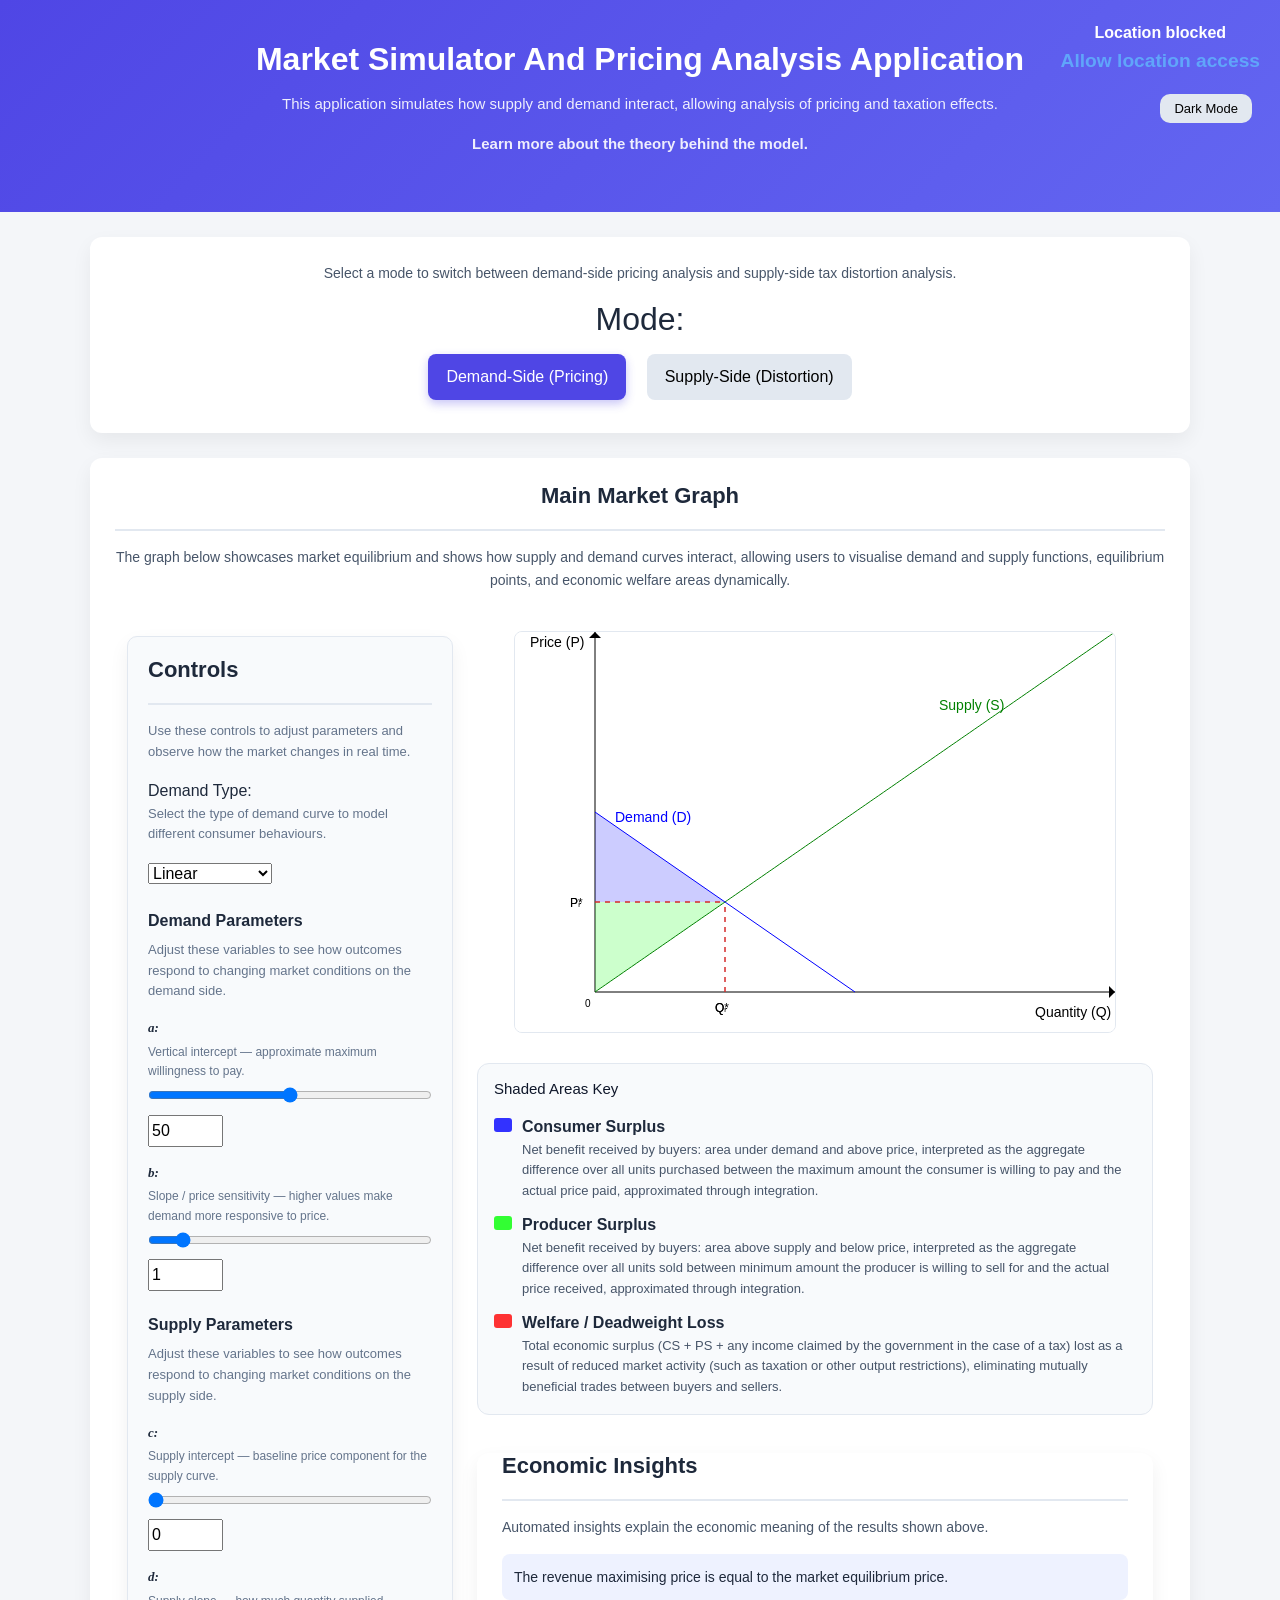
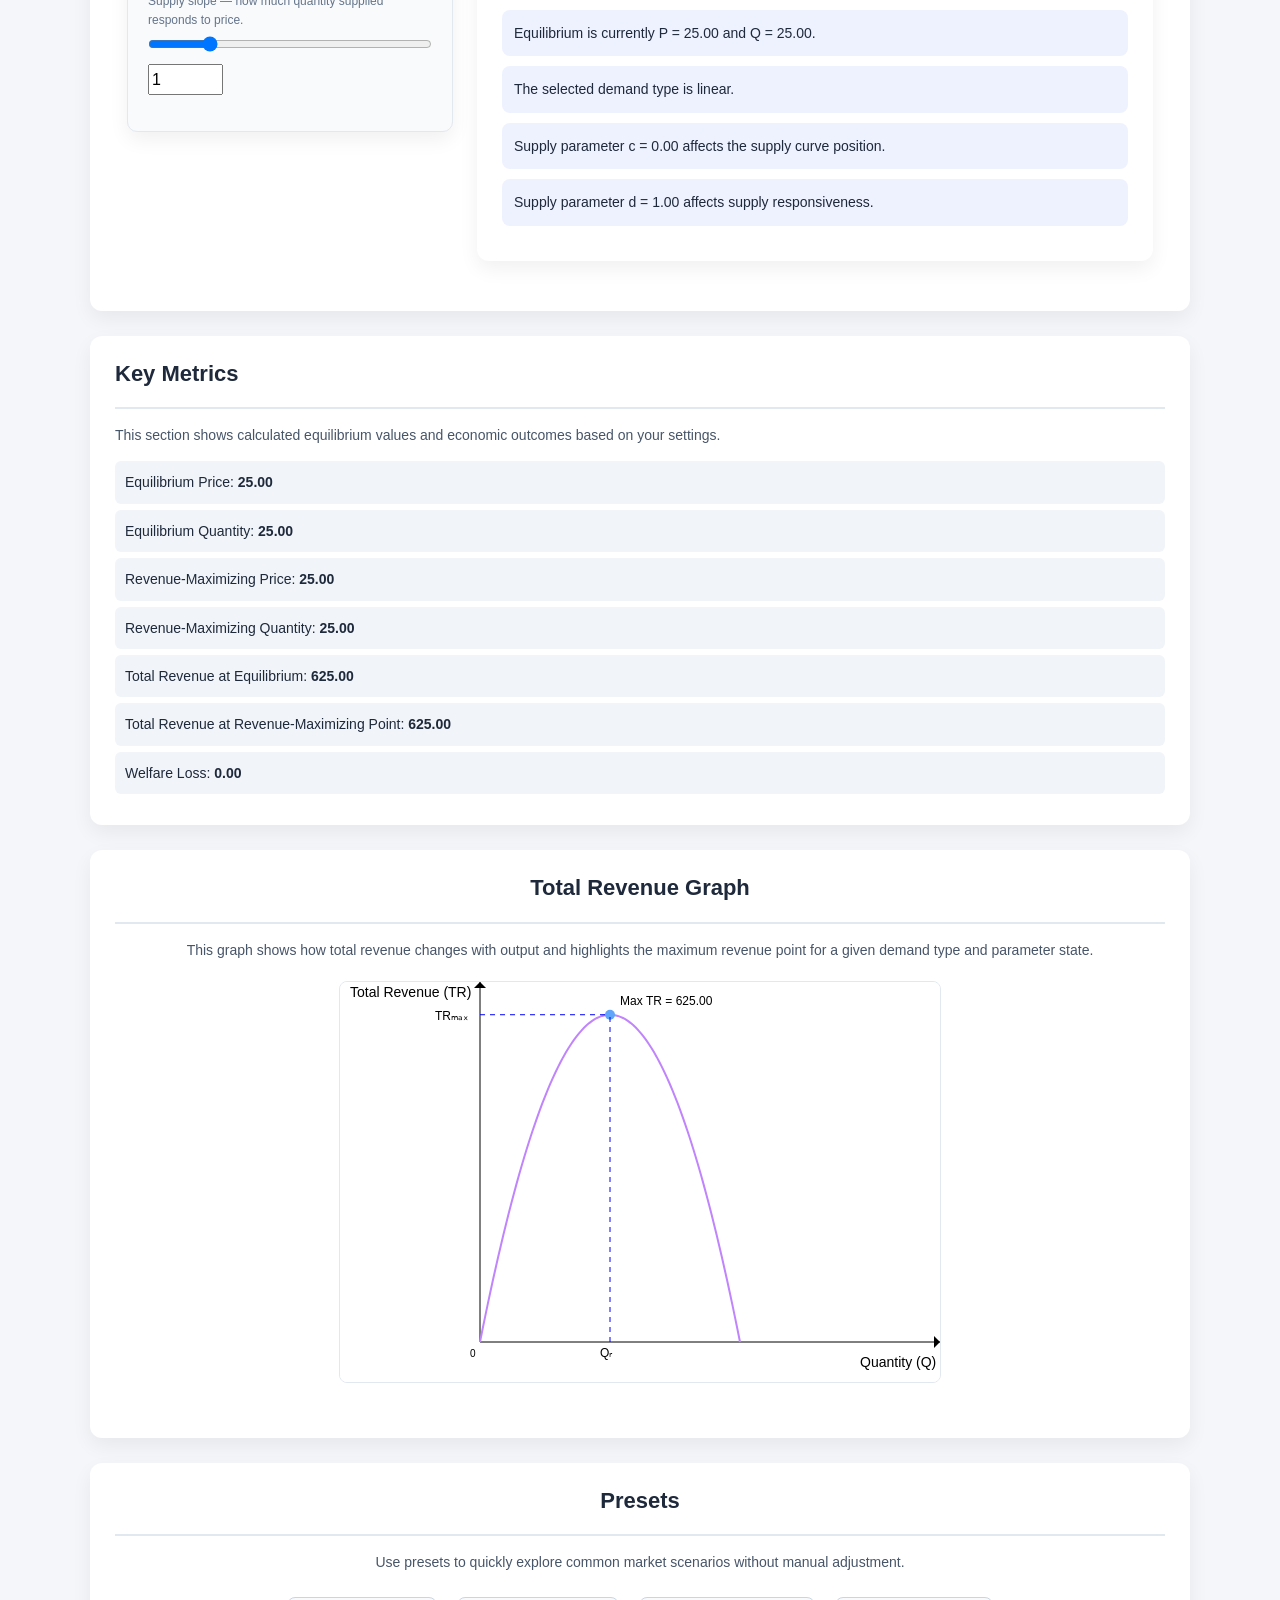
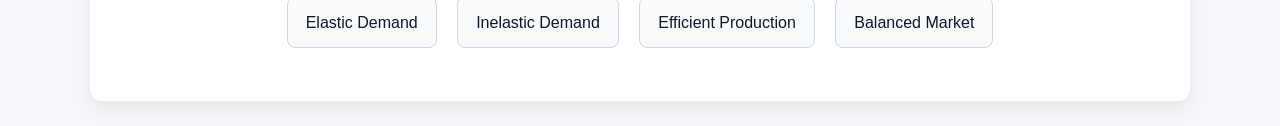
==== index.html @ 59090e93 "Continue Improving Insights and Presets to Make Them More Informative, Detailes and Less Generic" ====
<!DOCTYPE html>
<html lang="en">

<head>
    <meta charset="UTF-8">
    <meta name="viewport" content="width=device-width, initial-scale=1.0">
    <title>Market Simulator</title>
    <link rel="icon" type="image/png" href="assets/images/favicon/favicon.png">
    <link rel="apple-touch-icon" href="assets/images/favicon/favicon.png">
    <link href="https://cdn.jsdelivr.net/npm/bootstrap@5.3.8/dist/css/bootstrap.min.css" rel="stylesheet"
        integrity="sha384-sRIl4kxILFvY47J16cr9ZwB07vP4J8+LH7qKQnuqkuIAvNWLzeN8tE5YBujZqJLB" crossorigin="anonymous">
    <link rel="stylesheet" href="assets/css/style.css">
</head>

<body>
    <header>
        <div class="top-right-panel">
            <div id="weatherBox" class="weather-box">
                <span id="weatherLocation">Weather loading...</span>
                <span id="weatherTemp"></span>
                <span id="weatherWind"></span>
            </div>

            <button id="darkModeToggle" class="dark-mode-toggle">
                Dark Mode
            </button>
        </div>
        <h1 class="main-heading pb-1">Market Simulator And Pricing Analysis Application</h1>
        <p>
            This application simulates how supply and demand interact,
            allowing analysis of pricing and taxation effects.
        </p>
        <p>
            <a href="theory.html" class="theory-link">
                Learn more about the theory behind the model.
            </a>
        </p>
    </header>
    <section class="mode-toggle">
        <p>Select a mode to switch between demand-side pricing analysis and supply-side tax distortion analysis.</p>
        <h2>Mode:</h2>
        <button class="mode-button" data-mode="demand">Demand-Side (Pricing)</button>
        <button class="mode-button" data-mode="supply">Supply-Side (Distortion)</button>
    </section>
    <main>
        <section class="main-section">
            <h2 class="section-heading text-center">Main Market Graph</h2>
            <p class="text-center">The graph below showcases market equilibrium and shows how supply and demand curves
                interact, allowing users to visualise demand and supply functions, equilibrium points, and economic
                welfare areas dynamically.</p>
            <div class="main-grid">
                <div class="container">
                    <div class="row flex-lg-row-reverse responsive-market-layout">
                        <div class="col-12 col-lg-8 graph-column">
                            <div class="graph-panel">

                                <canvas id="marketCanvas" width="600" height="400"></canvas>

                                <div class="insights-key" aria-hidden="false"></div>
                            </div>

                            <section class="insights-panel">
                                <h2 class="section-heading">Economic Insights</h2>
                                <p>Automated insights explain the economic meaning of the results shown above.</p>
                                <div class="insights-content"></div>
                            </section>
                        </div>

                        <div class="col-12 col-lg-4 controls-column">
                            <section class="controls-panel">
                                <h2 class="section-heading">Controls</h2>
                                <p>Use these controls to adjust parameters and observe how the market changes in real
                                    time.</p>
                                <div class="demand-controls">
                                    <div class="demand-type">
                                        <label for="demandType">Demand Type:</label>
                                        <p>Select the type of demand curve to model different consumer behaviours.</p>
                                        <select id="demandType">
                                            <option value="linear">Linear</option>
                                            <option value="income">Income-based</option>
                                            <option value="nonlinear">Non-linear</option>
                                        </select>
                                    </div>
                                    <div class="demand-parameters">
                                        <h3>Demand Parameters</h3>
                                        <p>Adjust these variables to see how outcomes respond to changing market
                                            conditions on the demand side.
                                        </p>
                                        <div class="demand-linear active">
                                            <div class="slider-group">
                                                <label for="a">a:</label>
                                                <p class="param-desc">Vertical intercept — approximate maximum
                                                    willingness to pay.</p>
                                                <input type="range" id="a" min="0" max="100" value="50">
                                                <input type="number" id="aValue" value="50">
                                            </div>
                                            <div class="slider-group">
                                                <label for="b">b: </label>
                                                <p class="param-desc">Slope / price sensitivity — higher values make
                                                    demand more responsive to price.</p>
                                                <input type="range" id="b" min="0" max="10" step="0.1" value="1">
                                                <input type="number" id="bValue" value="1">
                                            </div>
                                        </div>
                                        <div class="demand-income">
                                            <div class="slider-group">
                                                <label for="income">Income (I):</label>
                                                <p class="param-desc">Average consumer income used in income-based
                                                    demand.</p>
                                                <input type="range" id="income" min="0" max="1000" step="10"
                                                    value="500">
                                                <input type="number" id="incomeValue" class="value-input" min="0"
                                                    max="1000" step="10" value="500">
                                            </div>
                                            <div class="slider-group">
                                                <label for="k">Preference Share (k):</label>
                                                <p class="param-desc">Share parameter controlling how strongly income
                                                    affects demand.</p>
                                                <input type="range" id="k" min="0" max="1" step="0.05" value="0.5">
                                                <input type="number" id="kValue" class="value-input" min="0" max="1"
                                                    step="0.05" value="0.5">
                                            </div>
                                        </div>
                                        <div class="demand-nonlinear">
                                            <div class="slider-group">
                                                <label for="aNonlinear">Scale (a):</label>
                                                <p class="param-desc">Scale parameter for nonlinear demand; shifts the
                                                    curve horizontally.</p>
                                                <input type="range" id="aNonlinear" min="0" max="100" step="1"
                                                    value="50">
                                                <input type="number" id="aNonlinearValue" class="value-input" min="0"
                                                    max="100" step="1" value="50">
                                            </div>
                                            <div class="slider-group">
                                                <label for="bNonlinear">Price Sensitivity (b):</label>
                                                <p class="param-desc">Controls curvature; higher values increase
                                                    sensitivity in nonlinear demand.</p>
                                                <input type="range" id="bNonlinear" min="0" max="1" step="0.01"
                                                    value="0.2">
                                                <input type="number" id="bNonlinearValue" class="value-input" min="0"
                                                    max="1" step="0.01" value="0.2">
                                            </div>
                                        </div>
                                    </div>
                                </div>
                                <div class="supply-controls">
                                    <div class="supply-parameters">
                                        <h3>Supply Parameters</h3>
                                        <p>Adjust these variables to see how outcomes respond to changing market
                                            conditions on the supply side.</p>
                                        <div class="slider-group">
                                            <label for="c">c:</label>
                                            <p class="param-desc">Supply intercept — baseline price component for the
                                                supply curve.</p>
                                            <input type="range" id="c" min="0" max="100" value="0">
                                            <input type="number" id="cValue" value="0">
                                        </div>
                                        <div class="slider-group">
                                            <label for="d">d: </label>
                                            <p class="param-desc">Supply slope — how much quantity supplied responds to
                                                price.</p>
                                            <input type="range" id="d" min="0" max="5" step="0.1" value="1">
                                            <input type="number" id="dValue" value="1">
                                        </div>
                                    </div>
                                    <div class="tax-controls supply-only">
                                        <h3>Tax Controls</h3>
                                        <p>Apply a tax to see how it affects prices, quantities, and efficiency.</p>
                                        <div class="slider-group">
                                            <label for="t">Tax (t):</label>
                                            <p class="param-desc">Per-unit tax applied to the market; raises consumer
                                                price and/or reduces producer price.</p>
                                            <input type="range" id="t" min="0" max="50" step="0.1" value="0">
                                            <input type="number" id="tValue" min="0" max="50" step="0.1" value="0">
                                        </div>
                                    </div>
                                </div>
                            </section>
                        </div>

                    </div>
                </div>
            </div>
        </section>
        <section class="metrics-panel">
            <h2 class="section-heading">Key Metrics</h2>
            <p>This section shows calculated equilibrium values and economic outcomes based on your settings.</p>
            <div class="general-metrics">
                <div class="demand-only">Equilibrium Price: <span id="equilibriumPrice"></span></div>
                <div class="demand-only">Equilibrium Quantity: <span id="equilibriumQuantity"></span></div>
                <div class="demand-only">Revenue-Maximizing Price: <span id="revenueMaximizingPrice"></span></div>
                <div class="demand-only">Revenue-Maximizing Quantity: <span id="revenueMaximizingQuantity"></span></div>
                <div class="demand-only">Total Revenue at Equilibrium: <span id="totalRevenueEquilibrium"></span></div>
                <div class="demand-only">Total Revenue at Revenue-Maximizing Point: <span id="totalRevenueMax"></span>
                </div>
                <div class="demand-only">Welfare Loss: <span id="welfareLoss"></span></div>
                <div class="supply-only">Price Before Tax: <span id="priceNoTax"></span></div>
                <div class="supply-only">Quantity Before Tax: <span id="quantityNoTax"></span></div>
                <div class="supply-only">Price Paid (Consumer): <span id="pricePaid"></span></div>
                <div class="supply-only">Price Received (Producer): <span id="priceReceived"></span></div>
                <div class="supply-only">Quantity After Tax: <span id="quantityAfterTax"></span></div>
                <div class="supply-only">Tax Revenue: <span id="taxRevenue"></span></div>
                <div class="supply-only">Deadweight Loss: <span id="deadweightLoss"></span></div>
            </div>
            <div class="demand-side-metrics">

            </div>
            <div class="supply-side-metrics">

            </div>
        </section>
        <section class="revenue-graph-panel demand-only">
            <h2 class="section-heading text-center">Total Revenue Graph</h2>
            <p class="text-center">This graph shows how total revenue changes with output and highlights the maximum
                revenue point for a given demand type and parameter state.</p>
            <div class="revenue-graph-content">
                <canvas id="revenueCanvas" width="600" height="400"></canvas>
            </div>
        </section>
        <section class="presets-panel">
            <h2 class="section-heading text-center">Presets</h2>
            <p class="text-center">Use presets to quickly explore common market scenarios without manual adjustment.</p>
            <div class="presets-buttons">
                <div class="demand-only">
                    <div class="demand-linear active">
                        <button class="preset-btn" data-preset="demandModeLinearOne">Elastic Demand</button>
                        <button class="preset-btn" data-preset="demandModeLinearTwo">Inelastic Demand</button>
                        <button class="preset-btn" data-preset="demandModeLinearThree">Efficient Production</button>
                        <button class="preset-btn" data-preset="demandModeLinearFour">Balanced Market</button>
                    </div>
                    <div class="demand-nonlinear">
                        <button class="preset-btn" data-preset="demandModeNonlinearOne">Popular Consumer
                            Product</button>
                        <button class="preset-btn" data-preset="demandModeNonlinearTwo">Price-Sensitive Market</button>
                        <button class="preset-btn" data-preset="demandModeNonlinearThree">Niche Premium Market</button>
                        <button class="preset-btn" data-preset="demandModeNonlinearFour">Efficient Production</button>
                    </div>
                    <div class="demand-income">
                        <button class="preset-btn" data-preset="demandModeIncomeOne">High Income and Preference</button>
                        <button class="preset-btn" data-preset="demandModeIncomeTwo">Low Income and Preference</button>
                        <button class="preset-btn" data-preset="demandModeIncomeThree">High Income, Low
                            Preference</button>
                        <button class="preset-btn" data-preset="demandModeIncomeFour">Moderate Demand</button>
                    </div>
                </div>
                <div class="supply-only">
                    <div class="demand-linear active">
                        <button class="preset-btn" data-preset="supplyModeLinearOne">Elastic Demand, High Tax</button>
                        <button class="preset-btn" data-preset="supplyModeLinearTwo">Inelastic Demand, High Tax</button>
                        <button class="preset-btn" data-preset="supplyModeLinearThree">Inelastic Supply</button>
                        <button class="preset-btn" data-preset="supplyModeLLinearFour">No Tax</button>
                    </div>
                    <div class="demand-nonlinear">
                        <button class="preset-btn" data-preset="supplyModeNonlinearOne">Consumers Resist Tax</button>
                        <button class="preset-btn" data-preset="supplyModeNonlinearTwo">Consumers Absorb Tax</button>
                        <button class="preset-btn" data-preset="supplyModeNonlinearThree">Elastic Supply Tax</button>
                        <button class="preset-btn" data-preset="supplyModeNonlinearFour">Inelastic Supply Tax</button>
                    </div>
                    <div class="demand-income">
                        <button class="preset-btn" data-preset="supplyModeIncomeOne">Low Income</button>
                        <button class="preset-btn" data-preset="supplyModeIncomeTwo">High Income</button>
                        <button class="preset-btn" data-preset="supplyModeIncomeThree">Essential Good</button>
                        <button class="preset-btn" data-preset="supplyModeIncomeFour">Efficient Supply</button>
                    </div>
                </div>
            </div>
        </section>
    </main>
    <script src="https://cdn.jsdelivr.net/npm/bootstrap@5.3.8/dist/js/bootstrap.bundle.min.js"
        integrity="sha384-FKyoEForCGlyvwx9Hj09JcYn3nv7wiPVlz7YYwJrWVcXK/BmnVDxM+D2scQbITxI"
        crossorigin="anonymous"></script>
    <script src="assets/js/script.js"></script>
</body>

</html>
---- assets/css/style.css ----
/* ===== GLOBAL ===== */
body {
    font-family: 'Segoe UI', Tahoma, sans-serif;
    background: #f4f6f9;
    margin: 0;
    color: #1e293b;
    line-height: 1.6;
}

/* ===== HEADER ===== */
header {
    text-align: center;
    padding: 40px 20px;
    background: linear-gradient(135deg, #4f46e5, #6366f1);
    color: white;
}

.main-heading {
    margin: 0;
    font-size: 32px;
    font-weight: 600;
}

.theory-link {
    font-weight: 600;
    text-decoration: none;
    color: #dbeafe;
}

.theory-link:hover {
    text-decoration: underline;
}

body:not(.dark-mode) .theory-link {
    color: white;
}

header p {
    margin-top: 10px;
    opacity: 0.9;
    font-size: 15px;
}

/* ===== SECTIONS ===== */
section {
    background: white;
    margin: 25px auto;
    padding: 25px;
    border-radius: 12px;
    max-width: 1100px;
    box-shadow: 0 8px 20px rgba(0,0,0,0.06);
    transition: transform 0.2s ease;
}

section:hover {
    transform: translateY(-2px);
}

.section-heading {
    font-size: 22px;
    font-weight: 600;
    border-bottom: 2px solid #e2e8f0;
    margin-bottom: 15px;
    padding-bottom: 20px;
}

/* section description text */
section > p {
    color: #475569;
    font-size: 14px;
    margin-bottom: 15px;
}

/* ===== MODE TOGGLE ===== */
.mode-toggle {
    text-align: center;
}

.mode-button {
    padding: 10px 18px;
    border: none;
    border-radius: 8px;
    margin: 8px;
    background: #e2e8f0;
    cursor: pointer;
    font-weight: 500;
    transition: all 0.2s ease;
}

.mode-button.active {
    background: #4f46e5;
    color: white;
    box-shadow: 0 4px 10px rgba(79,70,229,0.3);
}

.mode-button:hover {
    background: #c7d2fe;
}

/* Dark mode toggle (rounded rectangle) */
.dark-mode-toggle {
    padding: 8px 14px;
    border: none;
    border-radius: 10px;
    margin: 8px;
    background: #e2e8f0;
    cursor: pointer;
    display: inline-flex;
    align-items: center;
    justify-content: center;
    font-weight: 500;
    font-size: 13px;
    line-height: 1;
    transition: all 0.2s ease;
}

/* ===== GRID ===== */
.main-grid {
    margin-top: 20px;
}

/* ===== GRAPH PANEL ===== */
.graph-panel {
    display: flex;
    flex-direction: column;
}

canvas {
    display: block;

    margin-top: 20px;
    margin-left: auto;
    margin-right: auto;
    margin-bottom: 30px;

    border: 1px solid #e2e8f0;
    border-radius: 8px;
    background: white;
    max-width: 100%;
}

/* ===== CONTROLS PANEL ===== */
.controls-panel {
    background: #f8fafc;
    padding: 20px;
    border-radius: 10px;
    border: 1px solid #e2e8f0;
}

.controls-panel p {
    font-size: 13px;
    color: #64748b;
}

.controls-panel .section-heading {
    font-size: 22px;
    margin-bottom: 16px;
}

.controls-panel h3 {
    font-size: 16px;
    margin-top: 24px;
    margin-bottom: 10px;
    font-weight: 600;
}

/* ===== SLIDERS ===== */
.slider-group {
    margin-bottom: 16px;
}

.slider-group label {
    display: block;
    font-size: 13px;
    font-weight: 600;
}

/* Make single-letter parameter labels look more mathematical */
label[for="a"],
label[for="b"],
label[for="c"],
label[for="d"] {
    font-family: "Cambria Math", "STIX Two Math", "Times New Roman", serif;
    font-style: italic;
    font-weight: 700;
}

.slider-group p {
    font-size: 12px;
    color: #64748b;
    margin: 4px 0;
}

.slider-group input[type="range"] {
    width: 100%;
}

.slider-group input[type="number"] {
    width: 75px;
    margin-top: 4px;
}

/* ===== METRICS ===== */
.general-metrics div {
    background: #f1f5f9;
    padding: 10px;
    border-radius: 6px;
    margin: 6px 0;
    font-size: 14px;
}

.general-metrics span {
    font-weight: 600;
}

/* ===== INSIGHTS ===== */
.insights-content p {
    background: #eef2ff;
    padding: 12px;
    border-radius: 8px;
    margin-bottom: 10px;
    font-size: 14px;
}

.insights-key {
    margin-top: 0;
    margin-bottom: 28px;

    display: flex;
    flex-direction: column;
    gap: 10px;

    background: #f8fafc;
    border: 1px solid #e2e8f0;
    border-radius: 12px;
    padding: 16px;
}

.insights-key-title {
    font-size: 15px;
    margin: 0 0 6px 0;
    color: #0f172a;
}

.insight-key-item {
    display: flex;
    align-items: flex-start;
    gap: 10px;
}

.insight-key-item .swatch {
    width: 18px;
    height: 14px;
    border-radius: 3px;
    flex: 0 0 18px;
    margin-top: 4px;
}

.insight-key-item .insight-desc {
    font-size: 13px;
    color: #475569;
}

/* ===== PRESETS ===== */
.presets-buttons {
    text-align: center;
}

.presets-buttons > div {
    margin-bottom: 20px;
}

.preset-btn {
    display: inline-block;

    margin: 8px;
    padding: 12px 18px;

    border-radius: 8px;
    border: 1px solid #cbd5e1;

    background: #f8fafc;
    color: #0f172a;

    cursor: pointer;

    transition: 0.2s;
}

.preset-btn:hover {
    background: #e2e8f0;
}

/* Revert: keep presets using default inline layout; add space for demand parameters */
.demand-parameters {
    margin-top: 16px;
}

/* ===== VISIBILITY ===== */
.demand-linear, .demand-income, .demand-nonlinear,
.demand-only, .supply-only {
    display: none;
}

.insight-key-item {
    display: flex;
    align-items: flex-start;
    gap: 10px;
}

.insight-key-item .swatch {
    width: 18px;
    height: 14px;
    border-radius: 3px;
    flex: 0 0 18px;
    margin-top: 4px;
}

.insight-key-item .insight-desc {
    font-size: 13px;
    color: #475569;
}

.demand-linear.active, .demand-income.active,
.demand-nonlinear.active {
    display: block;
}

.demand-only.visible, .supply-only.visible {
    display: block;
}

header {
    position: relative;
}

.top-right-panel {
    position: absolute;
    top: 20px;
    right: 20px;
    display: flex;
    flex-direction: column;
    gap: 10px;
    align-items: flex-end;
}

@media (max-width: 991px) {

    header {
        padding-top: 140px;
        padding-bottom: 12px;
    }

    .top-right-panel {
        position: absolute;
        top: 12px;
        right: 12px;

        display: flex;
        flex-direction: column;
        gap: 6px;

        align-items: flex-end;

        z-index: 10;

        max-width: 160px;
    }

    .weather-box {
        background: transparent;
        border: none;
        box-shadow: none;
        padding: 0;

        color: #f8fafc;
        text-align: right;

        font-size: 0.85rem;
        line-height: 1.35;

        word-break: break-word;
    }

    .dark-mode-toggle {
        margin: 0;
    }

    .main-heading {
        text-align: center;
        padding: 8px 12px 0 12px;
        font-size: 1.6rem;
        margin: 0 auto;

        max-width: 90%;
    }

    header > p {
        text-align: center;
        max-width: 820px;
        margin: 8px auto 0 auto;
    }
}

.weather-box span {
    display: block;
}

#weatherLocation {
    font-weight: 700;
    font-size: 1rem;
}

#weatherTemp {
    font-size: 1.2rem;
    font-weight: 700;

    color: #60a5fa;
}

#weatherWind {
    color: #cbd5e1;
    font-size: 0.8rem;
}
/* =========================================================
   COMPLETE DARK MODE
========================================================= */

body.dark-mode {
    background: #020617;
    color: #f8fafc;
}

/* =========================================================
   MAIN STRUCTURE
========================================================= */

body.dark-mode main,
body.dark-mode .main-section {
    background: #020617;
    color: #f8fafc;
}

body.dark-mode header {
    border-bottom: 1px solid rgba(148, 163, 184, 0.25);

    box-shadow:
        0 12px 30px rgba(0, 0, 0, 0.35);
}
/* =========================================================
   PANELS
========================================================= */


body.dark-mode .weather-box span {
    color: #f8fafc;
}

body.dark-mode .controls-panel,
body.dark-mode .graph-panel,
body.dark-mode .metrics-panel,
body.dark-mode .presets-panel,
body.dark-mode .revenue-graph-panel,
body.dark-mode .insights-panel,
body.dark-mode .mode-toggle {
    background: linear-gradient(
        145deg,
        #0f172a,
        #111827
    );

    color: #f8fafc;

    border: 1px solid #273449;

    border-radius: 14px;

    box-shadow:
        0 10px 25px rgba(0,0,0,0.35);
}

/* =========================================================
   TEXT
========================================================= */

body.dark-mode h1,
body.dark-mode h2,
body.dark-mode h3,
body.dark-mode h4,
body.dark-mode h5,
body.dark-mode p,
body.dark-mode label,
body.dark-mode span,
body.dark-mode div,
body.dark-mode small {
    color: #f8fafc;
}

/* =========================================================
   SECTION HEADINGS
========================================================= */

body.dark-mode .section-heading {
    color: #ffffff;

    border-bottom: 1px solid #64748b;

    padding-bottom: 20px;
}

/* =========================================================
   MODE BUTTONS
========================================================= */

body.dark-mode .mode-button,
body.dark-mode button,
body.dark-mode .preset-btn,
body.dark-mode .dark-mode-toggle {
    background: #1e293b;

    color: #f8fafc;

    border: 1px solid #475569;

    border-radius: 10px;

    transition: all 0.2s ease;
}

body.dark-mode .mode-button:hover,
body.dark-mode button:hover,
body.dark-mode .preset-btn:hover,
body.dark-mode .dark-mode-toggle:hover {
    background: #334155;
}

body.dark-mode .mode-button.active {
    background: #2563eb;
    border-color: #60a5fa;
}

/* =========================================================
   INPUTS
========================================================= */

body.dark-mode input,
body.dark-mode select {
    background: #1e293b;

    color: #f8fafc;

    border: 1px solid #475569;
}

body.dark-mode input::placeholder {
    color: #cbd5e1;
}

body.dark-mode input[type="range"] {
    accent-color: #818cf8;
}

/* =========================================================
   METRICS PANEL
========================================================= */

body.dark-mode .general-metrics {
    background: transparent;
}

body.dark-mode .general-metrics > div,
body.dark-mode .metric-row,
body.dark-mode .metric-card {
    background: #111827;

    color: #f8fafc;

    border: 1px solid #334155;

    border-radius: 10px;

    padding: 14px 16px;

    margin-bottom: 10px;
}

/* metric labels */
body.dark-mode .general-metrics > div,
body.dark-mode .metrics-panel label,
body.dark-mode .metrics-panel p,
body.dark-mode .metrics-panel span {
    color: #e2e8f0;
}

/* metric values */
body.dark-mode .metric-value,
body.dark-mode .metrics-panel strong {
    color: #60a5fa;

    font-weight: 700;
}

/* =========================================================
   INSIGHTS
========================================================= */

body.dark-mode .insights-content p,
body.dark-mode .insights-content div {
    background: #111827;

    color: #f8fafc;

    border: 1px solid #334155;

    border-radius: 10px;

    padding: 12px 16px;

    margin-bottom: 10px;
}

/* =========================================================
   WEATHER BOX
========================================================= */

body.dark-mode .weather-box {
    background: #0f172a;

    border: 1px solid #334155;

    padding: 12px 16px;
}

body.dark-mode .weather-box span {
    color: #f8fafc;
}

/* =========================================================
   CANVAS
========================================================= */

body.dark-mode canvas {
    background: #020617 !important;

    border: 1px solid #334155;

    border-radius: 12px;
}

/* =========================================================
   DEMAND / SUPPLY HEADINGS
========================================================= */

body.dark-mode .demand-parameters h3,
body.dark-mode .demand-type label {
    color: #818cf8;
}

body.dark-mode .supply-parameters h3 {
    color: #4ade80;
}

body.dark-mode .tax-controls h3 {
    color: #facc15;
}

body.dark-mode .insights-key {
    background: #0f172a;
    border: 1px solid #334155;
}

body.dark-mode .insights-key-title {
    color: #f8fafc;
}

body.dark-mode .insight-key-item strong {
    color: #f8fafc;
}

body.dark-mode .insight-key-item .insight-desc {
    color: #cbd5e1;
}

/* =========================================================
   MUTED TEXT
========================================================= */

body.dark-mode .text-muted,
body.dark-mode small {
    color: #cbd5e1 !important;
}

body.dark-mode .weather-box {
    background: transparent !important;
    border: none !important;
    box-shadow: none !important;
    padding: 0 !important;
}

.insights-panel {
    margin-top: 10px;
    padding-top: 0;
}

@media (max-width: 991px) {

    .responsive-market-layout {
        display: flex;
        flex-direction: column;
    }

    .graph-column {
        display: contents;
    }

    .graph-panel {
        order: 1;
    }

    .controls-column {
        order: 2;

        width: 100%;

        margin-top: 16px;
        margin-bottom: 28px;
    }

    .insights-panel {
        order: 3;

        width: 100%;

        margin-top: 0;
    }

    .insights-key {
        margin-top: 20px;
        margin-bottom: 0;
    }
}
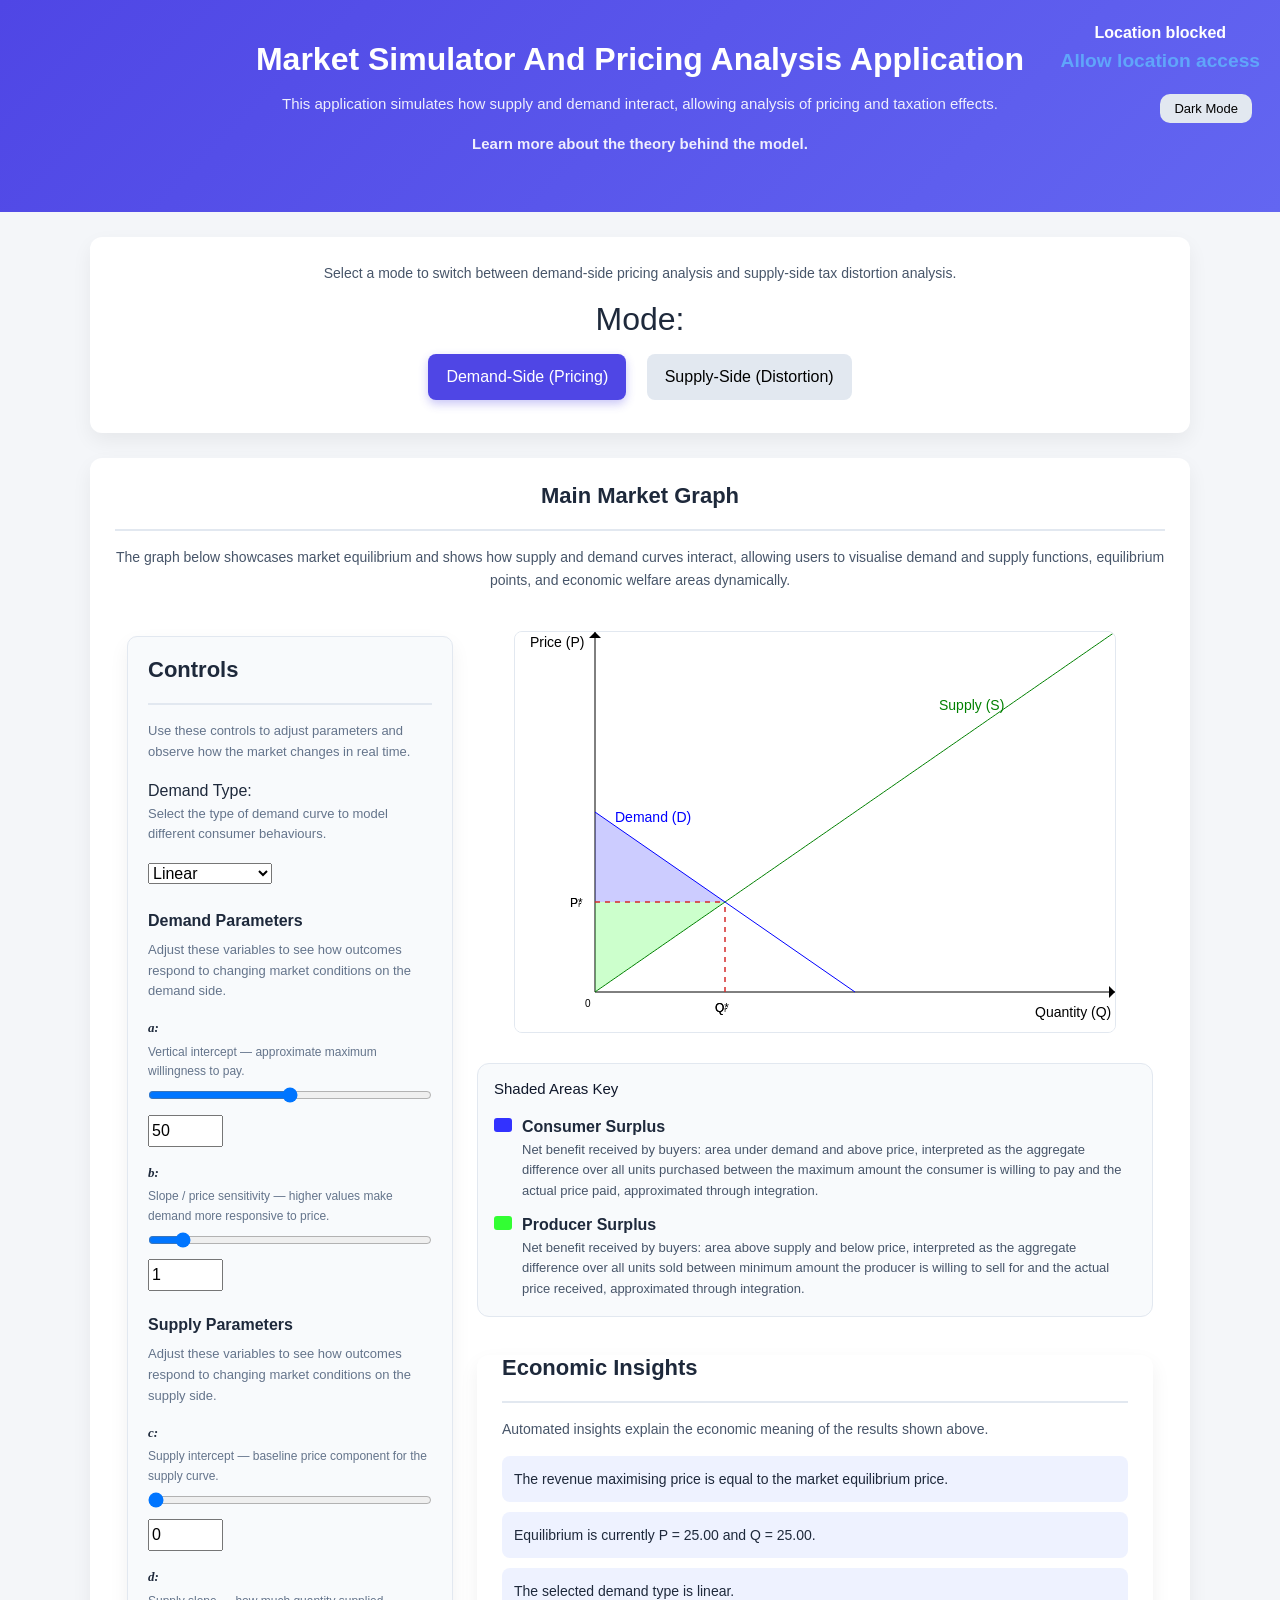
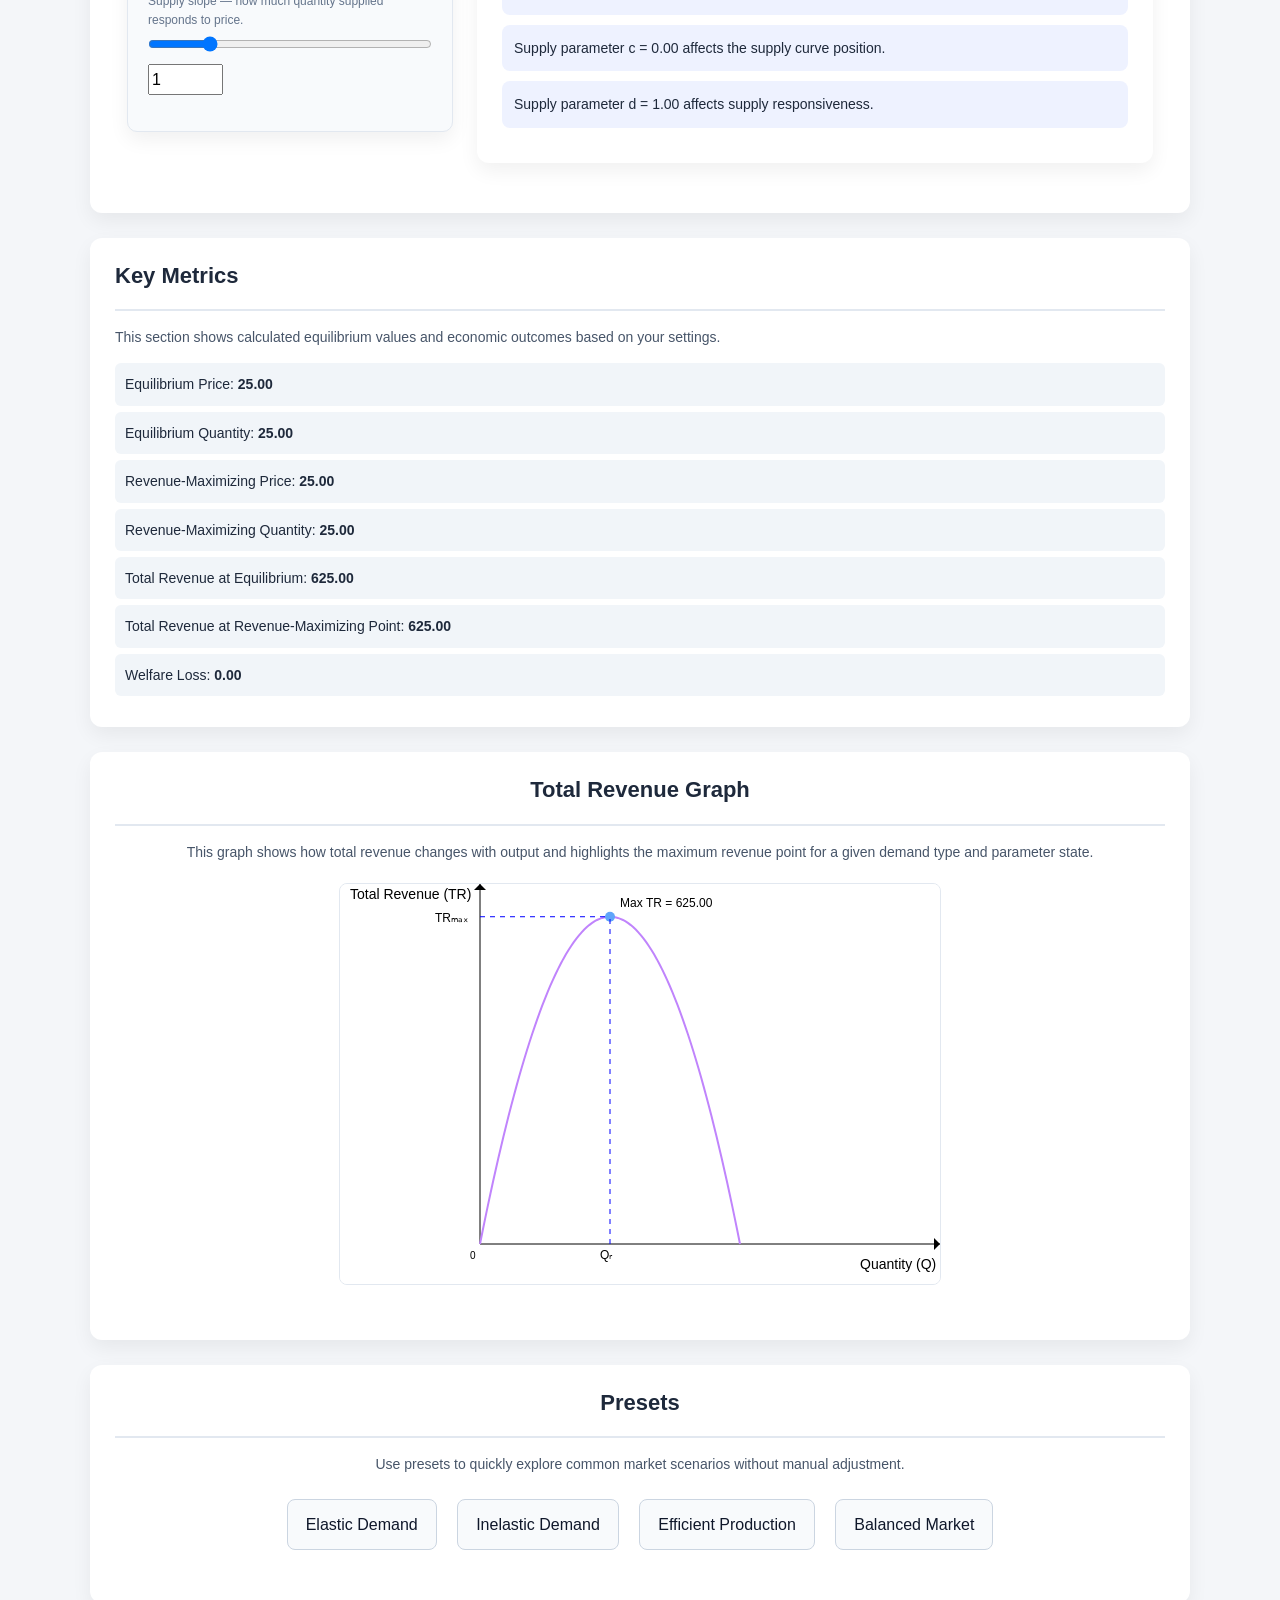
==== commit b05f073b: "Main Graph Key Adjusted to Show Shading Only When it Exists Visually on Graph" ====
--- a/index.html
+++ b/index.html
@@ -240,15 +240,16 @@
                         <button class="preset-btn" data-preset="demandModeIncomeTwo">Low Income and Preference</button>
                         <button class="preset-btn" data-preset="demandModeIncomeThree">High Income, Low
                             Preference</button>
-                        <button class="preset-btn" data-preset="demandModeIncomeFour">Moderate Demand</button>
+                        <button class="preset-btn" data-preset="demandModeIncomeFour">Low Income, High
+                            Preference</button>
                     </div>
                 </div>
                 <div class="supply-only">
                     <div class="demand-linear active">
-                        <button class="preset-btn" data-preset="supplyModeLinearOne">Elastic Demand, High Tax</button>
-                        <button class="preset-btn" data-preset="supplyModeLinearTwo">Inelastic Demand, High Tax</button>
+                        <button class="preset-btn" data-preset="supplyModeLinearOne">Elastic Demand</button>
+                        <button class="preset-btn" data-preset="supplyModeLinearTwo">Inelastic Demand</button>
                         <button class="preset-btn" data-preset="supplyModeLinearThree">Inelastic Supply</button>
-                        <button class="preset-btn" data-preset="supplyModeLLinearFour">No Tax</button>
+                        <button class="preset-btn" data-preset="supplyModeLinearFour">Elastic Supply</button>
                     </div>
                     <div class="demand-nonlinear">
                         <button class="preset-btn" data-preset="supplyModeNonlinearOne">Consumers Resist Tax</button>
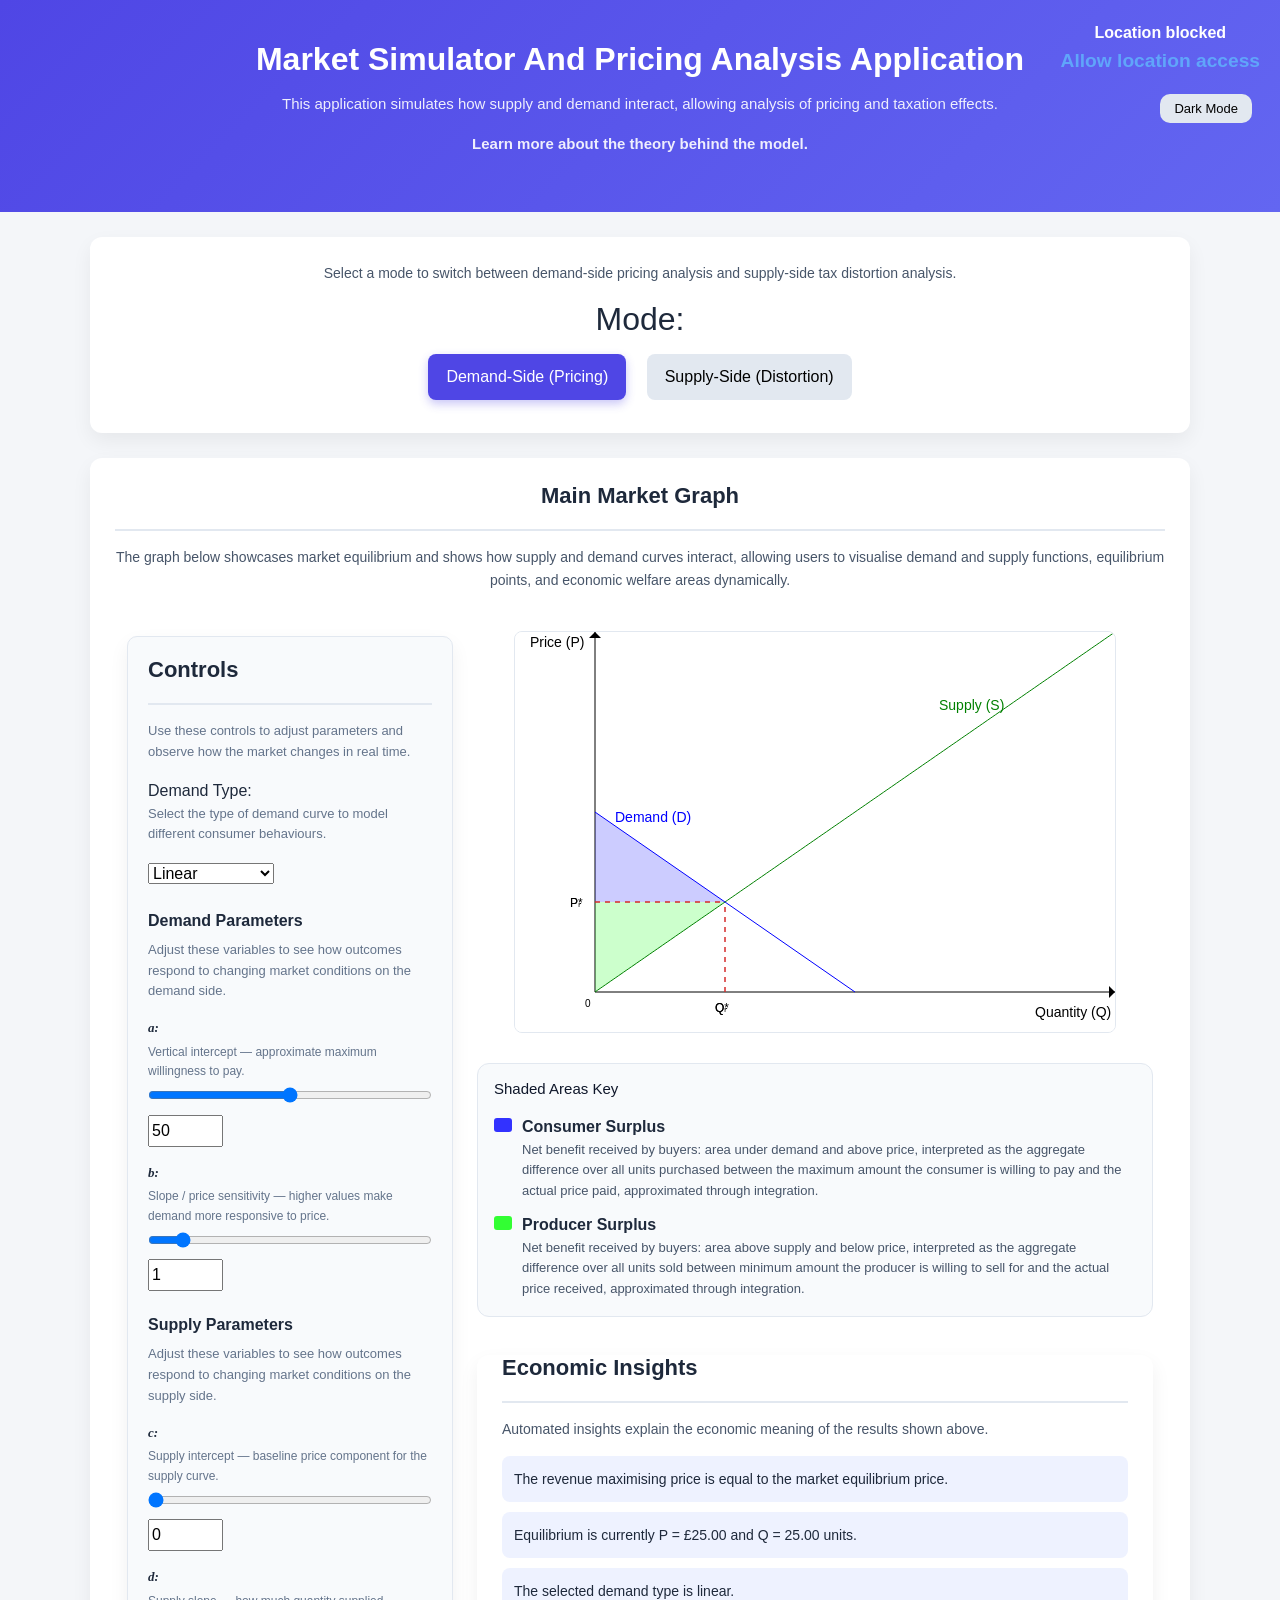
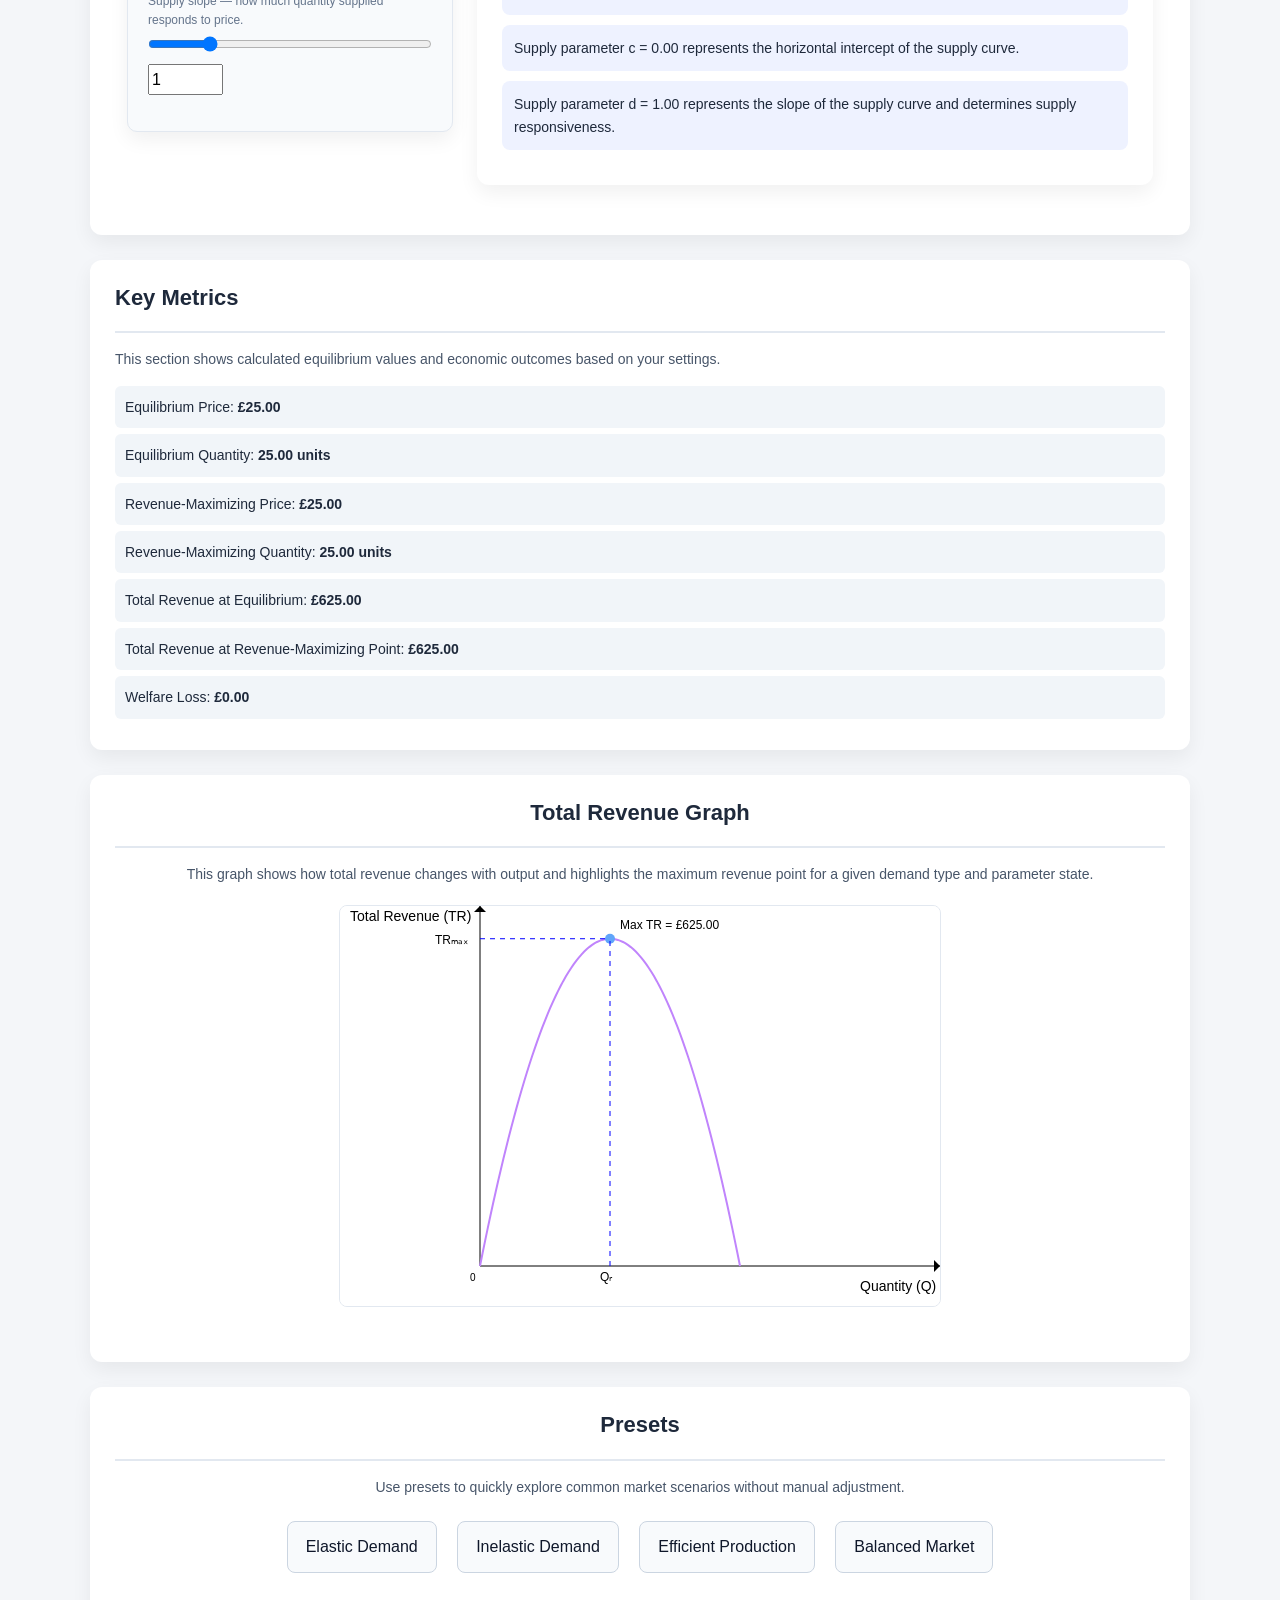
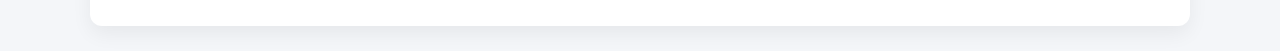
==== commit fdbdc30c: "Refactor HTML for Consistency and Clarity" ====
--- a/index.html
+++ b/index.html
@@ -77,8 +77,8 @@
                                         <p>Select the type of demand curve to model different consumer behaviours.</p>
                                         <select id="demandType">
                                             <option value="linear">Linear</option>
-                                            <option value="income">Income-based</option>
-                                            <option value="nonlinear">Non-linear</option>
+                                            <option value="income">Income-Based</option>
+                                            <option value="nonlinear">Non-Linear</option>
                                         </select>
                                     </div>
                                     <div class="demand-parameters">
@@ -186,21 +186,21 @@
             <h2 class="section-heading">Key Metrics</h2>
             <p>This section shows calculated equilibrium values and economic outcomes based on your settings.</p>
             <div class="general-metrics">
-                <div class="demand-only">Equilibrium Price: <span id="equilibriumPrice"></span></div>
-                <div class="demand-only">Equilibrium Quantity: <span id="equilibriumQuantity"></span></div>
-                <div class="demand-only">Revenue-Maximizing Price: <span id="revenueMaximizingPrice"></span></div>
-                <div class="demand-only">Revenue-Maximizing Quantity: <span id="revenueMaximizingQuantity"></span></div>
-                <div class="demand-only">Total Revenue at Equilibrium: <span id="totalRevenueEquilibrium"></span></div>
-                <div class="demand-only">Total Revenue at Revenue-Maximizing Point: <span id="totalRevenueMax"></span>
-                </div>
-                <div class="demand-only">Welfare Loss: <span id="welfareLoss"></span></div>
-                <div class="supply-only">Price Before Tax: <span id="priceNoTax"></span></div>
-                <div class="supply-only">Quantity Before Tax: <span id="quantityNoTax"></span></div>
-                <div class="supply-only">Price Paid (Consumer): <span id="pricePaid"></span></div>
-                <div class="supply-only">Price Received (Producer): <span id="priceReceived"></span></div>
-                <div class="supply-only">Quantity After Tax: <span id="quantityAfterTax"></span></div>
-                <div class="supply-only">Tax Revenue: <span id="taxRevenue"></span></div>
-                <div class="supply-only">Deadweight Loss: <span id="deadweightLoss"></span></div>
+                <div class="demand-only">Equilibrium Price: <span class="price" id="equilibriumPrice"></span></div>
+                <div class="demand-only">Equilibrium Quantity: <span class="quantity" id="equilibriumQuantity"></span></div>
+                <div class="demand-only">Revenue-Maximizing Price: <span class="price" id="revenueMaximizingPrice"></span></div>
+                <div class="demand-only">Revenue-Maximizing Quantity: <span class="quantity" id="revenueMaximizingQuantity"></span></div>
+                <div class="demand-only">Total Revenue at Equilibrium: <span class="price" id="totalRevenueEquilibrium"></span></div>
+                <div class="demand-only">Total Revenue at Revenue-Maximizing Point: <span class="price" id="totalRevenueMax"></span>
+                </div>
+                <div class="demand-only">Welfare Loss: <span class="price" id="welfareLoss"></span></div>
+                <div class="supply-only">Price Before Tax: <span class="price" id="priceNoTax"></span></div>
+                <div class="supply-only">Quantity Before Tax: <span class="quantity" id="quantityNoTax"></span></div>
+                <div class="supply-only">Price Paid (Consumer): <span class="price" id="pricePaid"></span></div>
+                <div class="supply-only">Price Received (Producer): <span class="price" id="priceReceived"></span></div>
+                <div class="supply-only">Quantity After Tax: <span class="quantity" id="quantityAfterTax"></span></div>
+                <div class="supply-only">Tax Revenue: <span class="price" id="taxRevenue"></span></div>
+                <div class="supply-only">Deadweight Loss: <span class="price" id="deadweightLoss"></span></div>
             </div>
             <div class="demand-side-metrics">
 
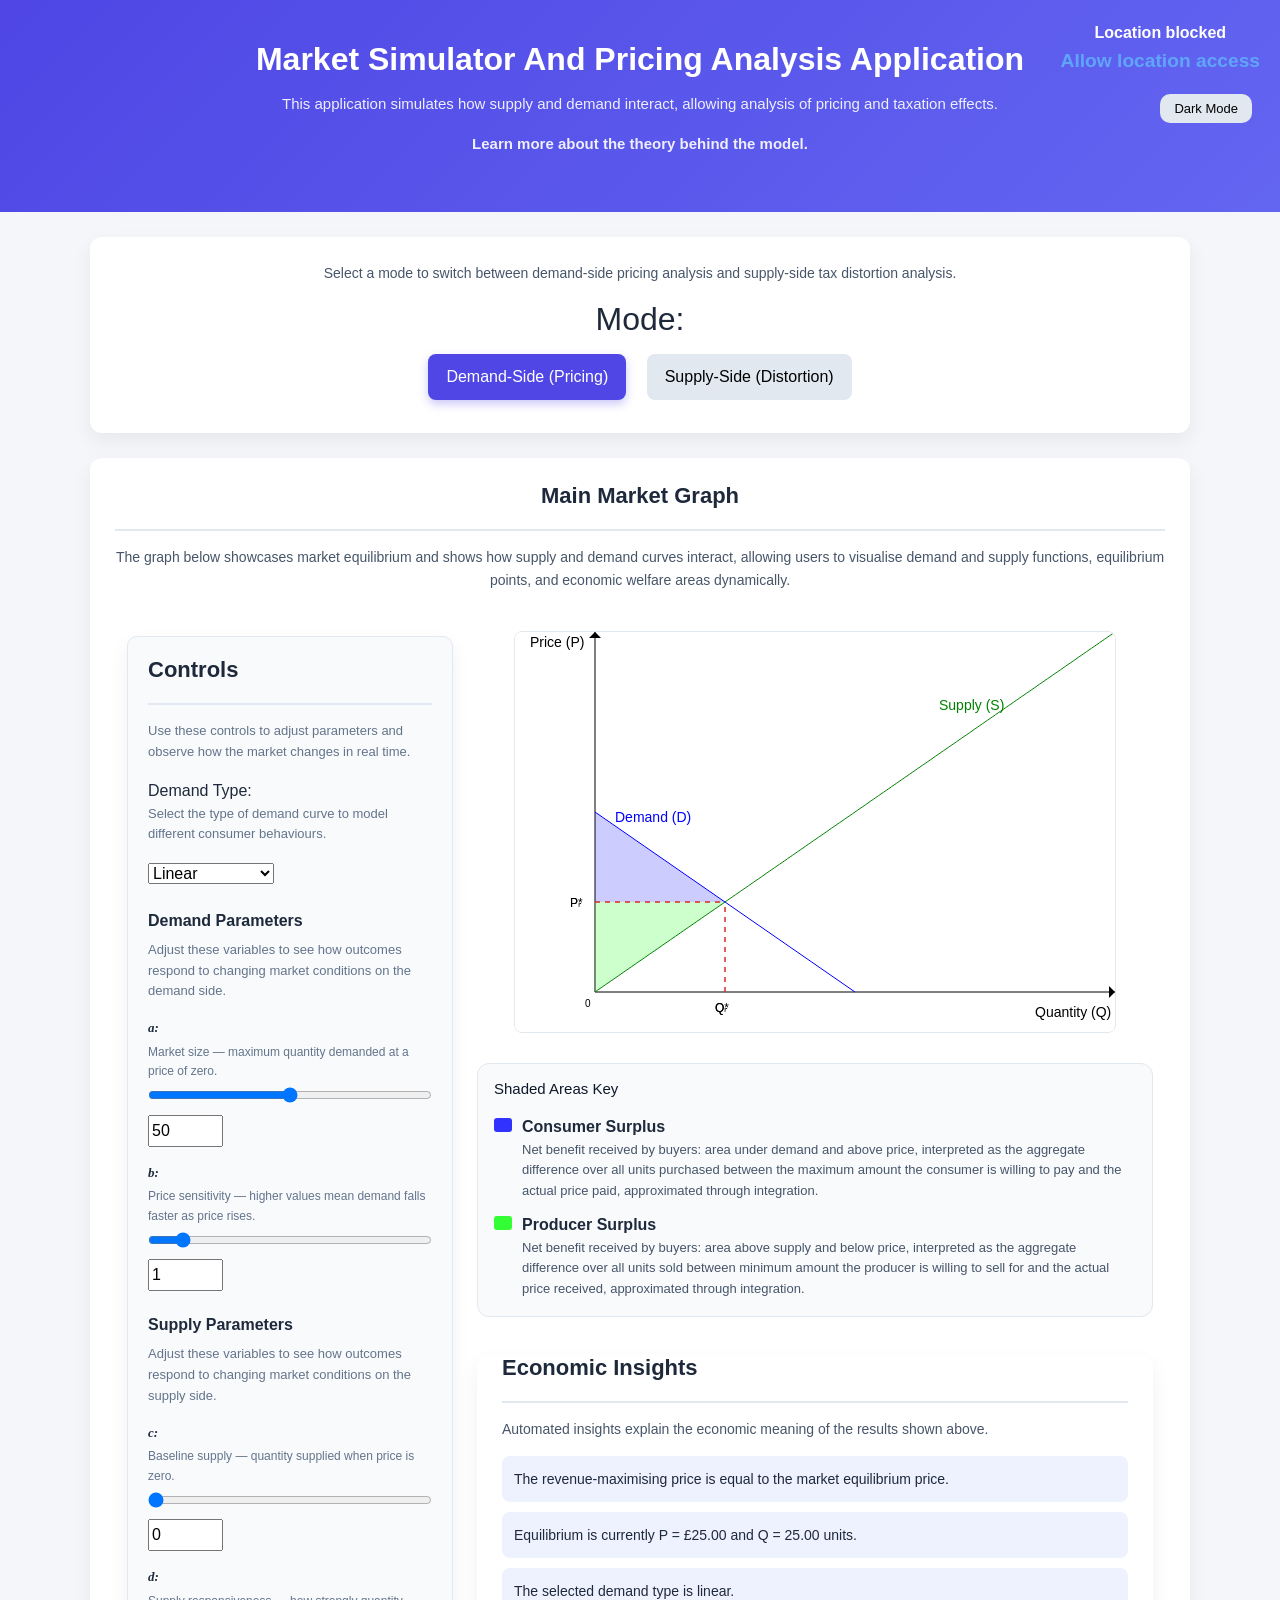
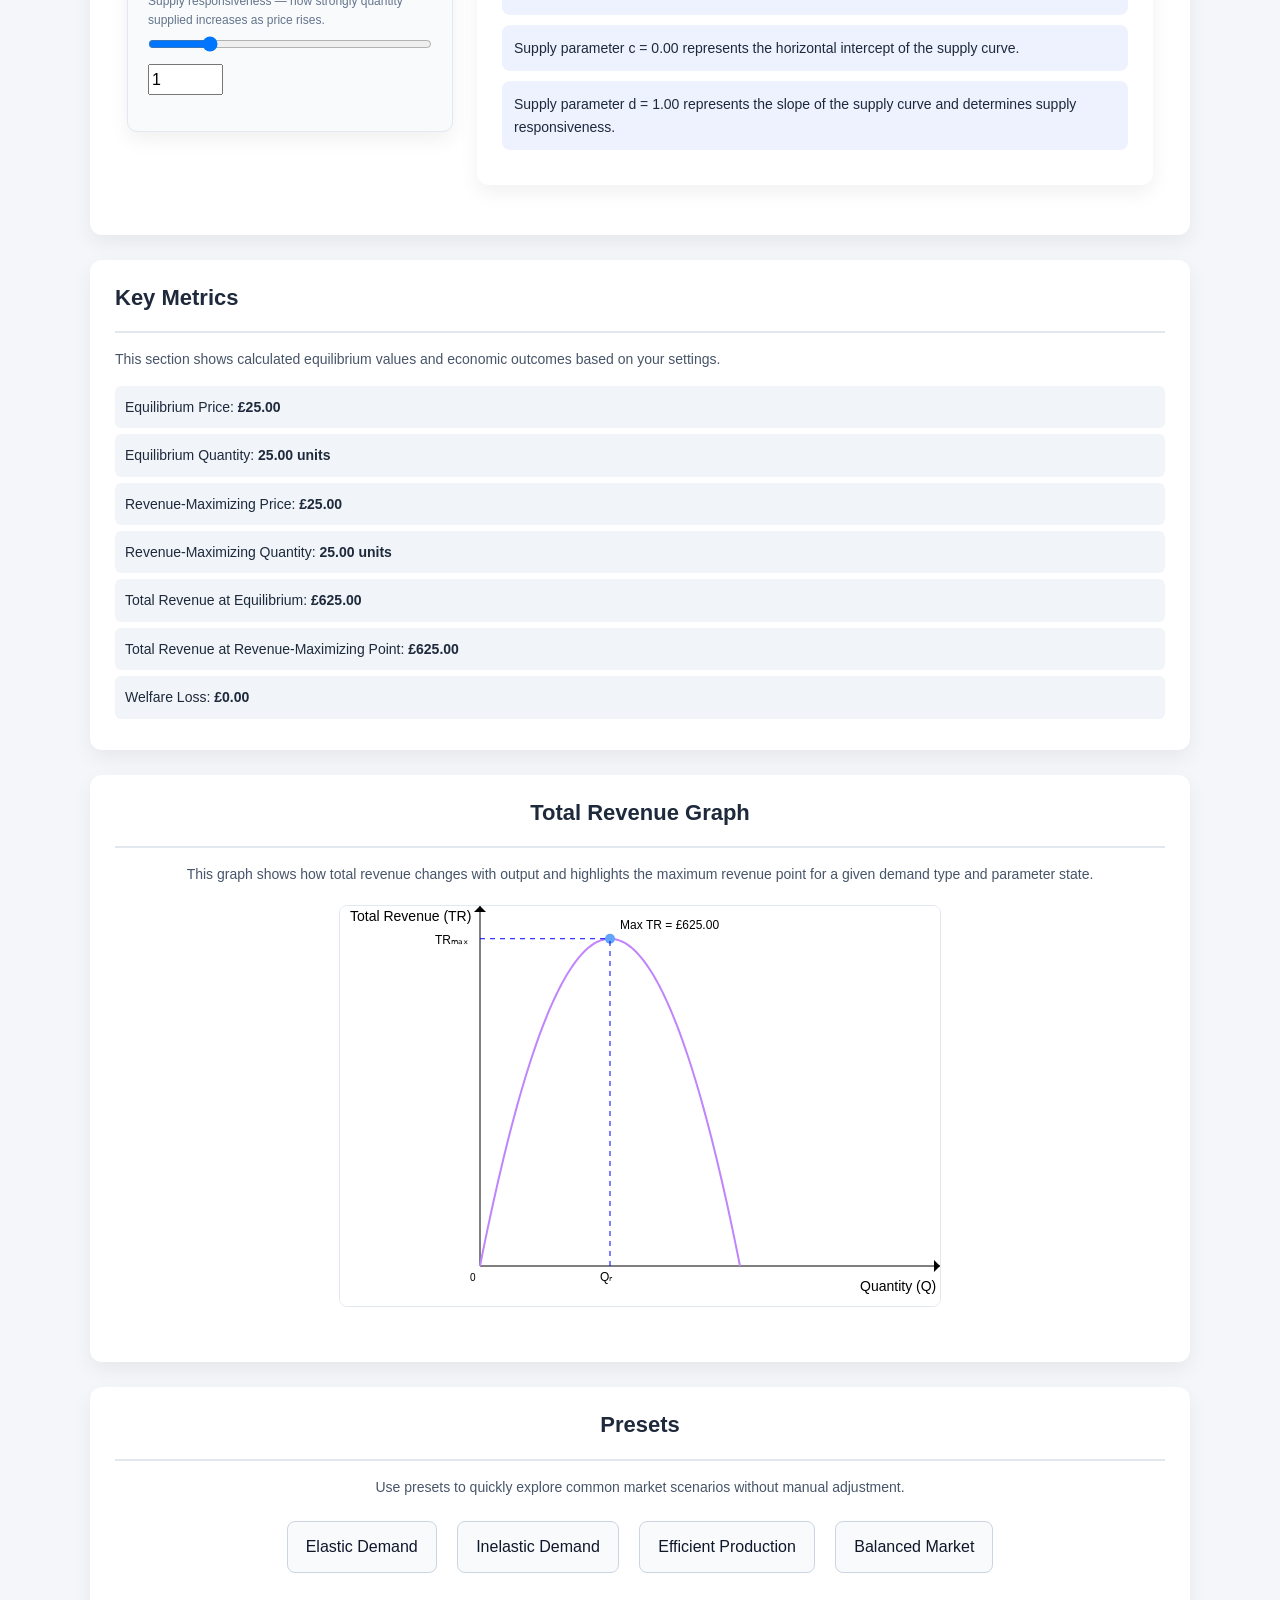
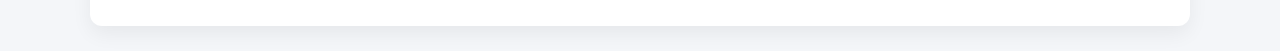
==== commit fe915827: "Refactor Parameter Descriptions for Clarity and Consistency in Theory and Index HTML" ====
--- a/index.html
+++ b/index.html
@@ -89,15 +89,13 @@
                                         <div class="demand-linear active">
                                             <div class="slider-group">
                                                 <label for="a">a:</label>
-                                                <p class="param-desc">Vertical intercept — approximate maximum
-                                                    willingness to pay.</p>
+                                                <p class="param-desc">Market size — maximum quantity demanded at a price of zero.</p>
                                                 <input type="range" id="a" min="0" max="100" value="50">
                                                 <input type="number" id="aValue" value="50">
                                             </div>
                                             <div class="slider-group">
                                                 <label for="b">b: </label>
-                                                <p class="param-desc">Slope / price sensitivity — higher values make
-                                                    demand more responsive to price.</p>
+                                                <p class="param-desc">Price sensitivity — higher values mean demand falls faster as price rises.</p>
                                                 <input type="range" id="b" min="0" max="10" step="0.1" value="1">
                                                 <input type="number" id="bValue" value="1">
                                             </div>
@@ -150,15 +148,13 @@
                                             conditions on the supply side.</p>
                                         <div class="slider-group">
                                             <label for="c">c:</label>
-                                            <p class="param-desc">Supply intercept — baseline price component for the
-                                                supply curve.</p>
+                                            <p class="param-desc">Baseline supply — quantity supplied when price is zero.</p>
                                             <input type="range" id="c" min="0" max="100" value="0">
                                             <input type="number" id="cValue" value="0">
                                         </div>
                                         <div class="slider-group">
                                             <label for="d">d: </label>
-                                            <p class="param-desc">Supply slope — how much quantity supplied responds to
-                                                price.</p>
+                                            <p class="param-desc">Supply responsiveness — how strongly quantity supplied increases as price rises.</p>
                                             <input type="range" id="d" min="0" max="5" step="0.1" value="1">
                                             <input type="number" id="dValue" value="1">
                                         </div>
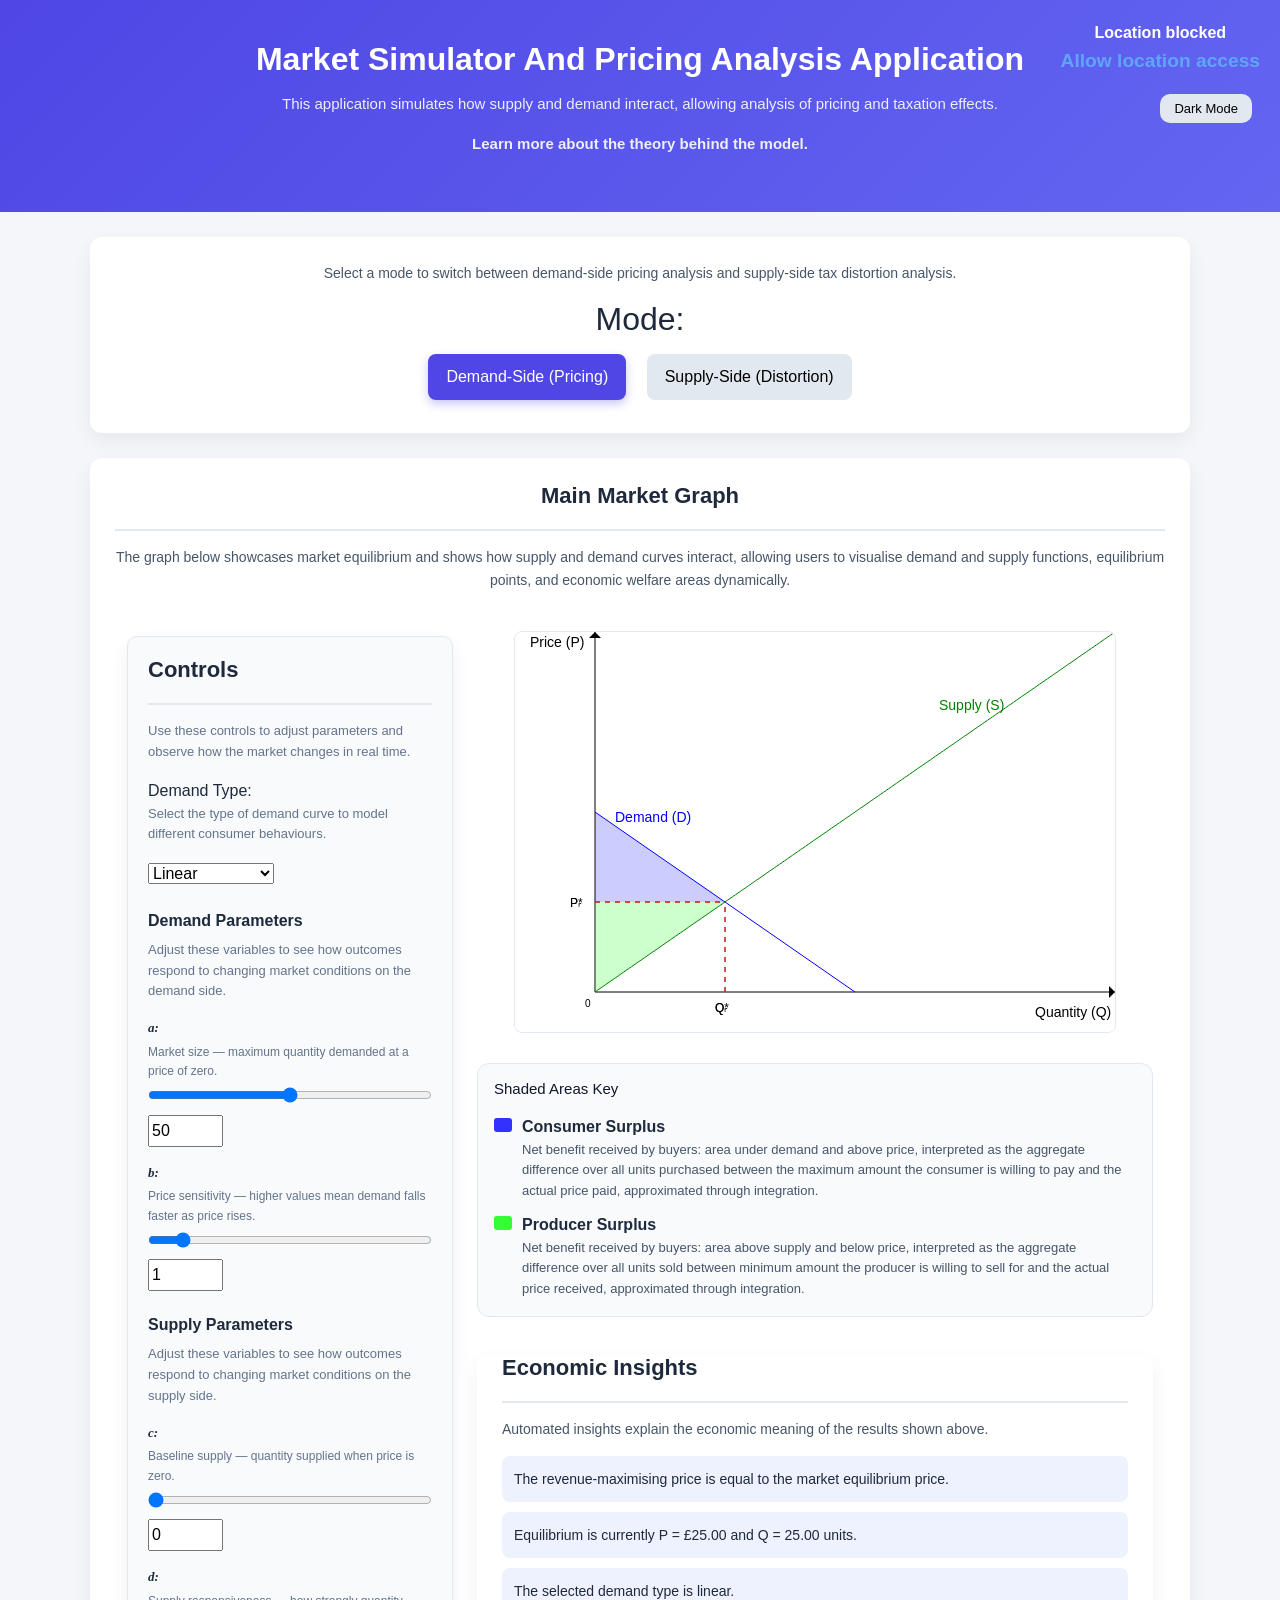
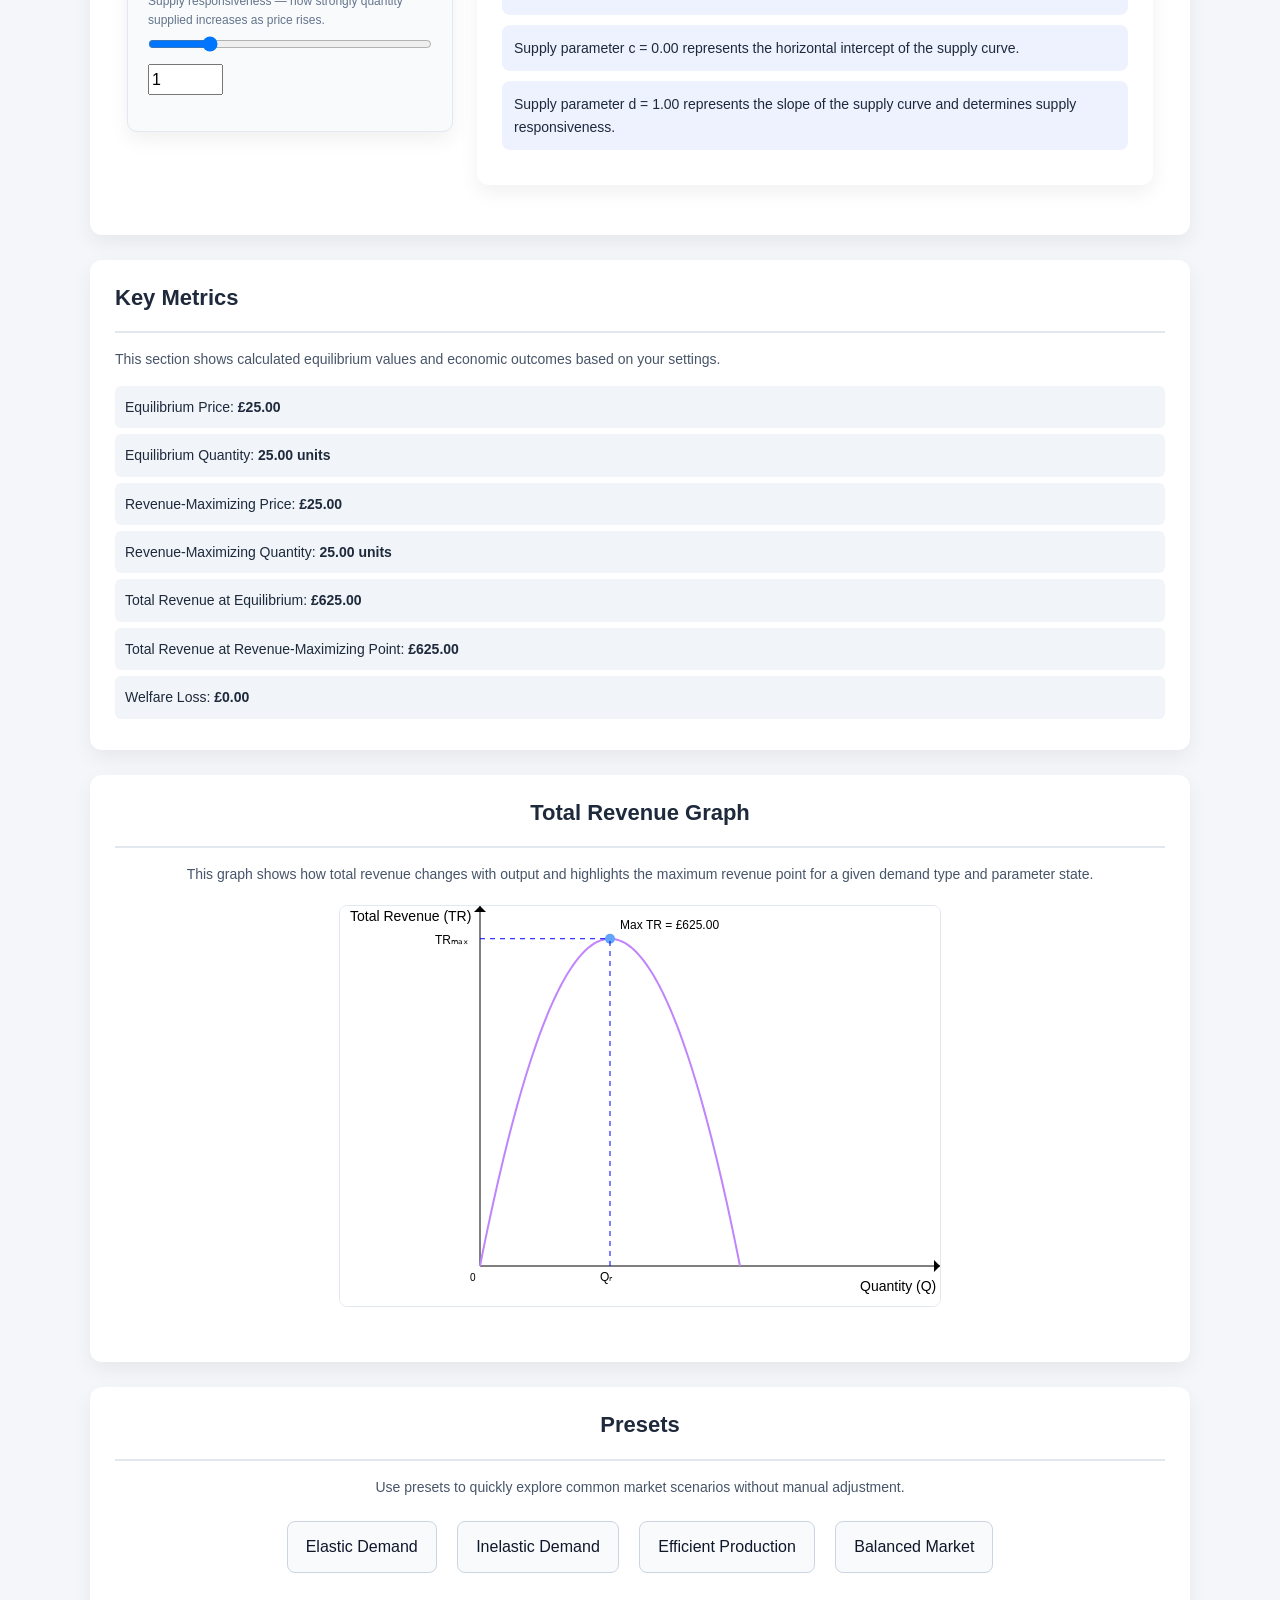
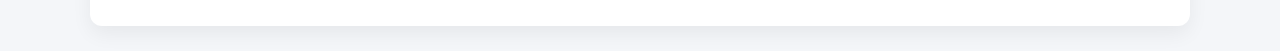
==== commit 2a822570: "Fix Dark Mode Main Graph and Controls Panel Alignment" ====
--- a/index.html
+++ b/index.html
@@ -89,13 +89,15 @@
                                         <div class="demand-linear active">
                                             <div class="slider-group">
                                                 <label for="a">a:</label>
-                                                <p class="param-desc">Market size — maximum quantity demanded at a price of zero.</p>
+                                                <p class="param-desc">Market size — maximum quantity demanded at a price
+                                                    of zero.</p>
                                                 <input type="range" id="a" min="0" max="100" value="50">
                                                 <input type="number" id="aValue" value="50">
                                             </div>
                                             <div class="slider-group">
                                                 <label for="b">b: </label>
-                                                <p class="param-desc">Price sensitivity — higher values mean demand falls faster as price rises.</p>
+                                                <p class="param-desc">Price sensitivity — higher values mean demand
+                                                    falls faster as price rises.</p>
                                                 <input type="range" id="b" min="0" max="10" step="0.1" value="1">
                                                 <input type="number" id="bValue" value="1">
                                             </div>
@@ -148,13 +150,15 @@
                                             conditions on the supply side.</p>
                                         <div class="slider-group">
                                             <label for="c">c:</label>
-                                            <p class="param-desc">Baseline supply — quantity supplied when price is zero.</p>
+                                            <p class="param-desc">Baseline supply — quantity supplied when price is
+                                                zero.</p>
                                             <input type="range" id="c" min="0" max="100" value="0">
                                             <input type="number" id="cValue" value="0">
                                         </div>
                                         <div class="slider-group">
                                             <label for="d">d: </label>
-                                            <p class="param-desc">Supply responsiveness — how strongly quantity supplied increases as price rises.</p>
+                                            <p class="param-desc">Supply responsiveness — how strongly quantity supplied
+                                                increases as price rises.</p>
                                             <input type="range" id="d" min="0" max="5" step="0.1" value="1">
                                             <input type="number" id="dValue" value="1">
                                         </div>
@@ -183,11 +187,16 @@
             <p>This section shows calculated equilibrium values and economic outcomes based on your settings.</p>
             <div class="general-metrics">
                 <div class="demand-only">Equilibrium Price: <span class="price" id="equilibriumPrice"></span></div>
-                <div class="demand-only">Equilibrium Quantity: <span class="quantity" id="equilibriumQuantity"></span></div>
-                <div class="demand-only">Revenue-Maximizing Price: <span class="price" id="revenueMaximizingPrice"></span></div>
-                <div class="demand-only">Revenue-Maximizing Quantity: <span class="quantity" id="revenueMaximizingQuantity"></span></div>
-                <div class="demand-only">Total Revenue at Equilibrium: <span class="price" id="totalRevenueEquilibrium"></span></div>
-                <div class="demand-only">Total Revenue at Revenue-Maximizing Point: <span class="price" id="totalRevenueMax"></span>
+                <div class="demand-only">Equilibrium Quantity: <span class="quantity" id="equilibriumQuantity"></span>
+                </div>
+                <div class="demand-only">Revenue-Maximizing Price: <span class="price"
+                        id="revenueMaximizingPrice"></span></div>
+                <div class="demand-only">Revenue-Maximizing Quantity: <span class="quantity"
+                        id="revenueMaximizingQuantity"></span></div>
+                <div class="demand-only">Total Revenue at Equilibrium: <span class="price"
+                        id="totalRevenueEquilibrium"></span></div>
+                <div class="demand-only">Total Revenue at Revenue-Maximizing Point: <span class="price"
+                        id="totalRevenueMax"></span>
                 </div>
                 <div class="demand-only">Welfare Loss: <span class="price" id="welfareLoss"></span></div>
                 <div class="supply-only">Price Before Tax: <span class="price" id="priceNoTax"></span></div>
--- a/assets/css/style.css
+++ b/assets/css/style.css
@@ -479,6 +479,13 @@
         0 10px 25px rgba(0,0,0,0.35);
 }
 
+body.dark-mode .insights-panel {
+    padding-top: 16px;
+}
+
+body.dark-mode .insights-key {
+    margin-inline: 16px;
+}
 /* =========================================================
    TEXT
 ========================================================= */
@@ -738,4 +745,8 @@
         margin-top: 20px;
         margin-bottom: 0;
     }
+}
+
+body.dark-mode .controls-column .controls-panel {
+    margin-top: 0;
 }
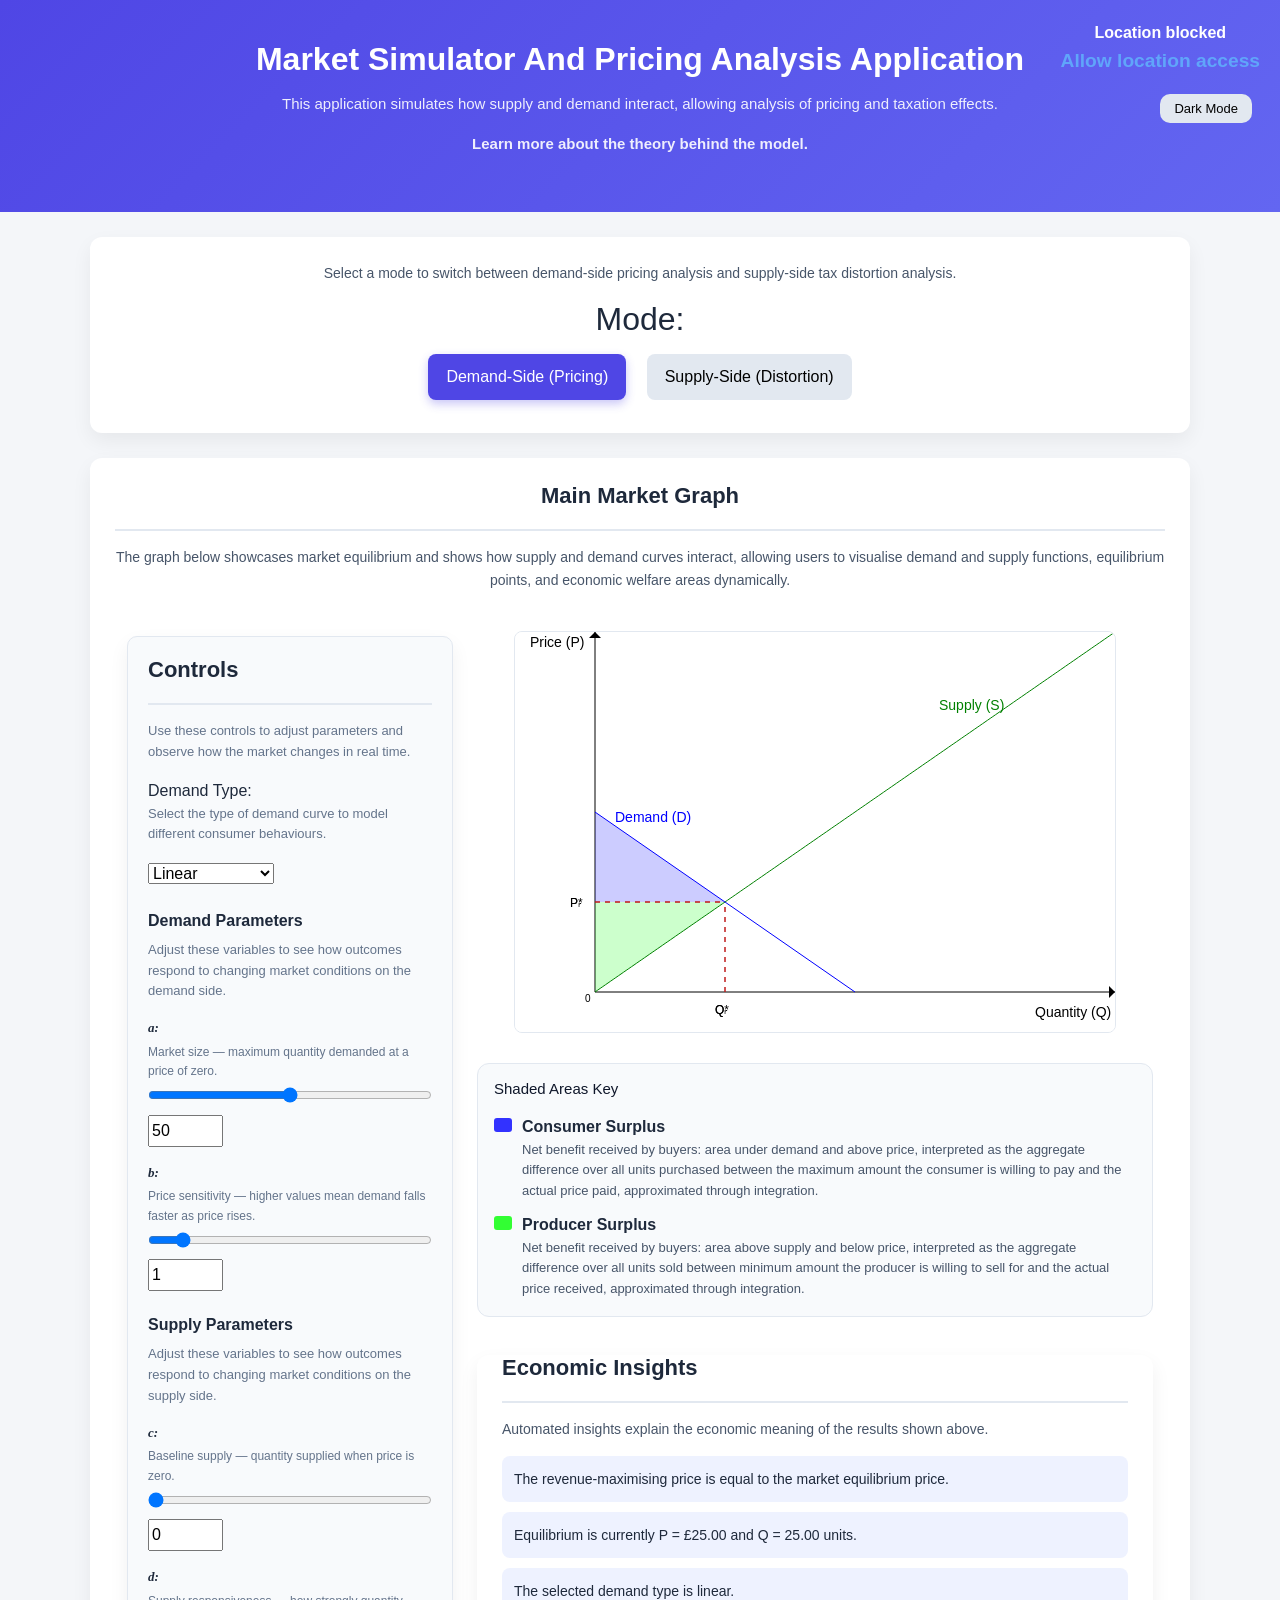
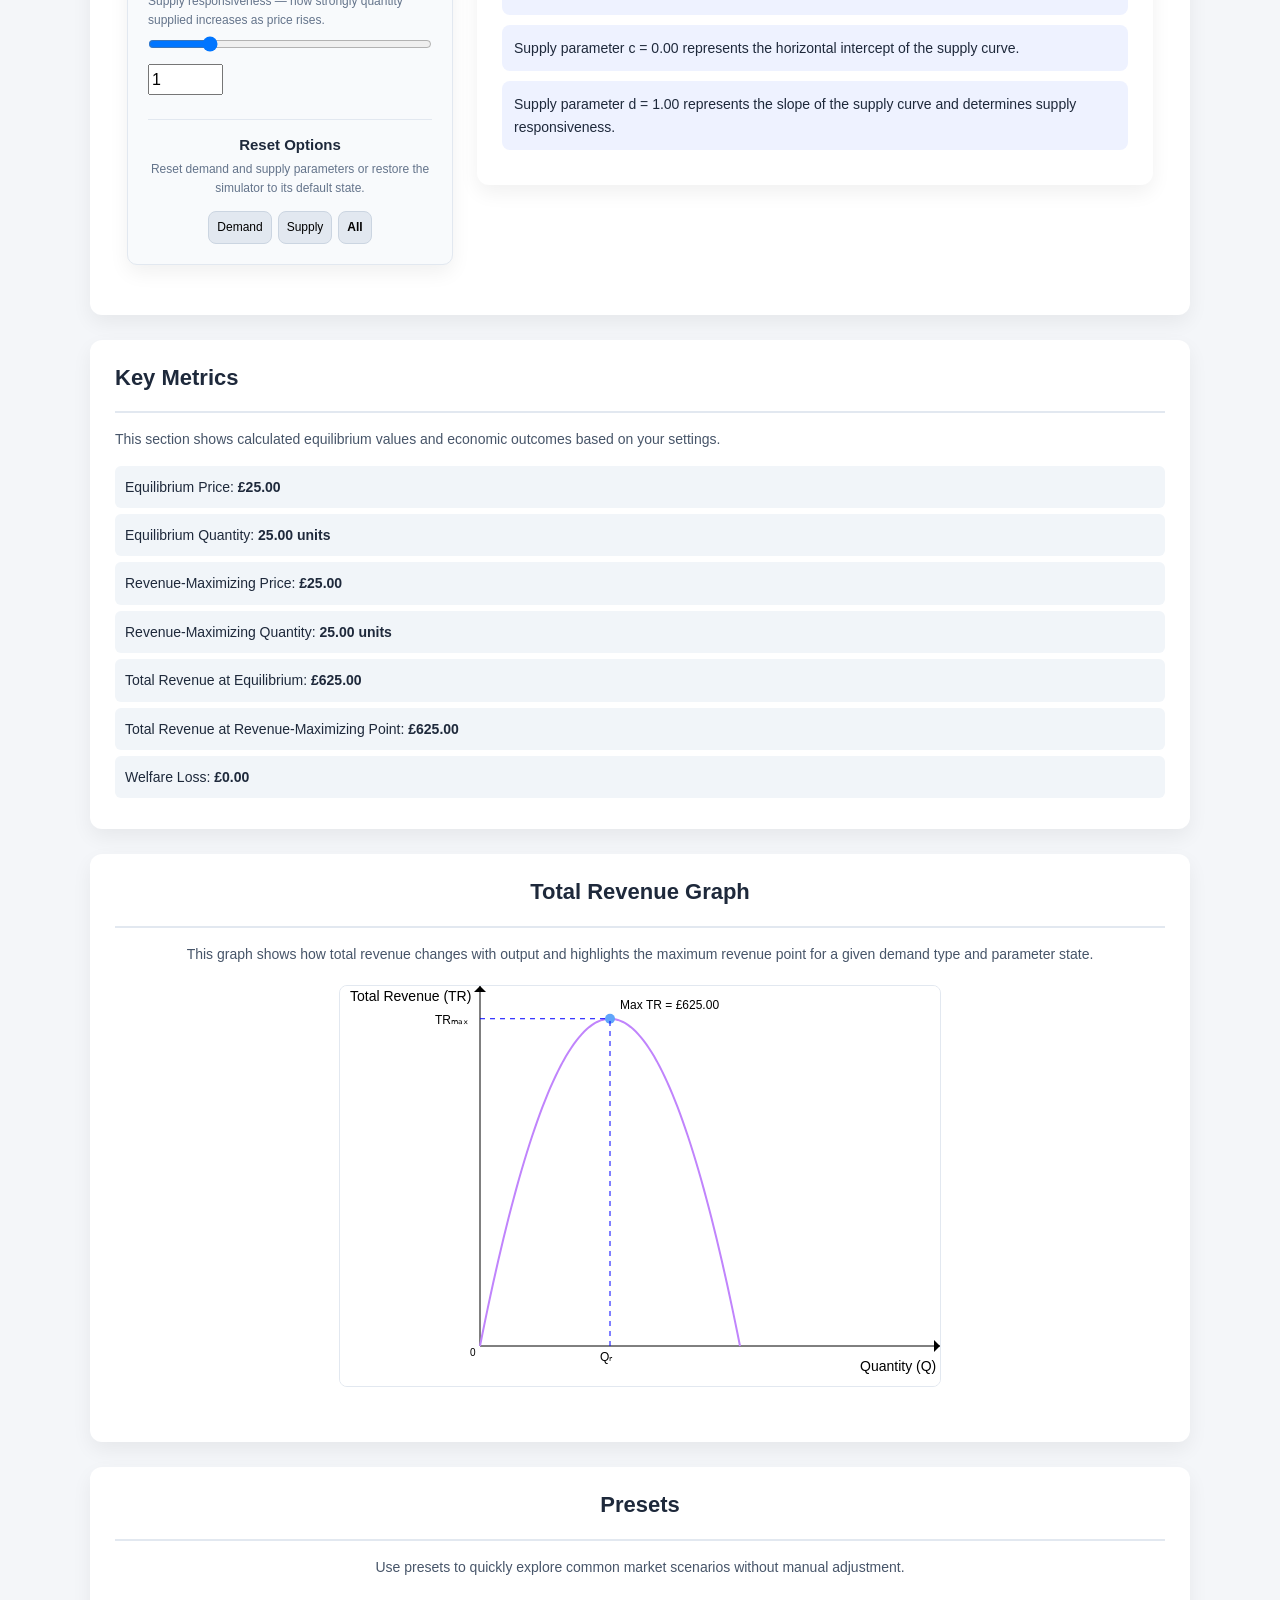
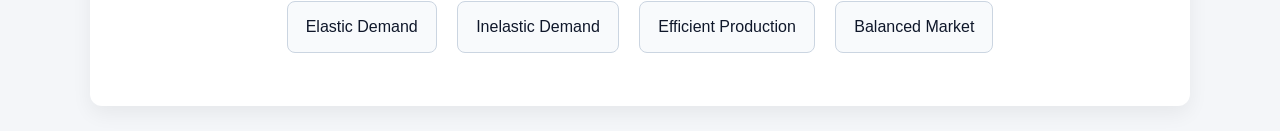
==== commit dd85bd43: "Add Reset Buttons to Control Panel" ====
--- a/index.html
+++ b/index.html
@@ -175,6 +175,16 @@
                                         </div>
                                     </div>
                                 </div>
+                                <div class="reset-section">
+                                    <h3>Reset Options</h3>
+                                    <p>Reset demand and supply parameters or restore the simulator to its default state.</p>
+
+                                    <div class="reset-btn-group">
+                                        <button id="resetDemand" class="reset-btn">Demand</button>
+                                        <button id="resetSupply" class="reset-btn">Supply</button>
+                                        <button id="resetSimulator" class="reset-btn reset-all">All</button>
+                                    </div>
+                                </div>
                             </section>
                         </div>
 
--- a/assets/css/style.css
+++ b/assets/css/style.css
@@ -261,6 +261,49 @@
     color: #475569;
 }
 
+.reset-section {
+    margin-top: 24px;
+    padding-top: 16px;
+    border-top: 1px solid #e2e8f0;
+    text-align: center;
+}
+
+.reset-section h3 {
+    margin-top: 0;
+    margin-bottom: 6px;
+    font-size: 15px;
+}
+
+.reset-section p {
+    margin-bottom: 12px;
+    font-size: 12px;
+}
+
+.reset-btn-group {
+    display: flex;
+    justify-content: center;
+    gap: 6px;
+    flex-wrap: nowrap;
+}
+
+.reset-btn {
+    padding: 6px 8px;
+    font-size: 12px;
+    border-radius: 8px;
+    border: 1px solid #cbd5e1;
+    background: #e2e8f0;
+    cursor: pointer;
+    white-space: nowrap;
+}
+
+.reset-btn:hover {
+    background: #cbd5e1;
+}
+
+.reset-all {
+    font-weight: 600;
+}
+
 /* ===== PRESETS ===== */
 .presets-buttons {
     text-align: center;
@@ -749,4 +792,5 @@
 
 body.dark-mode .controls-column .controls-panel {
     margin-top: 0;
-}+}
+
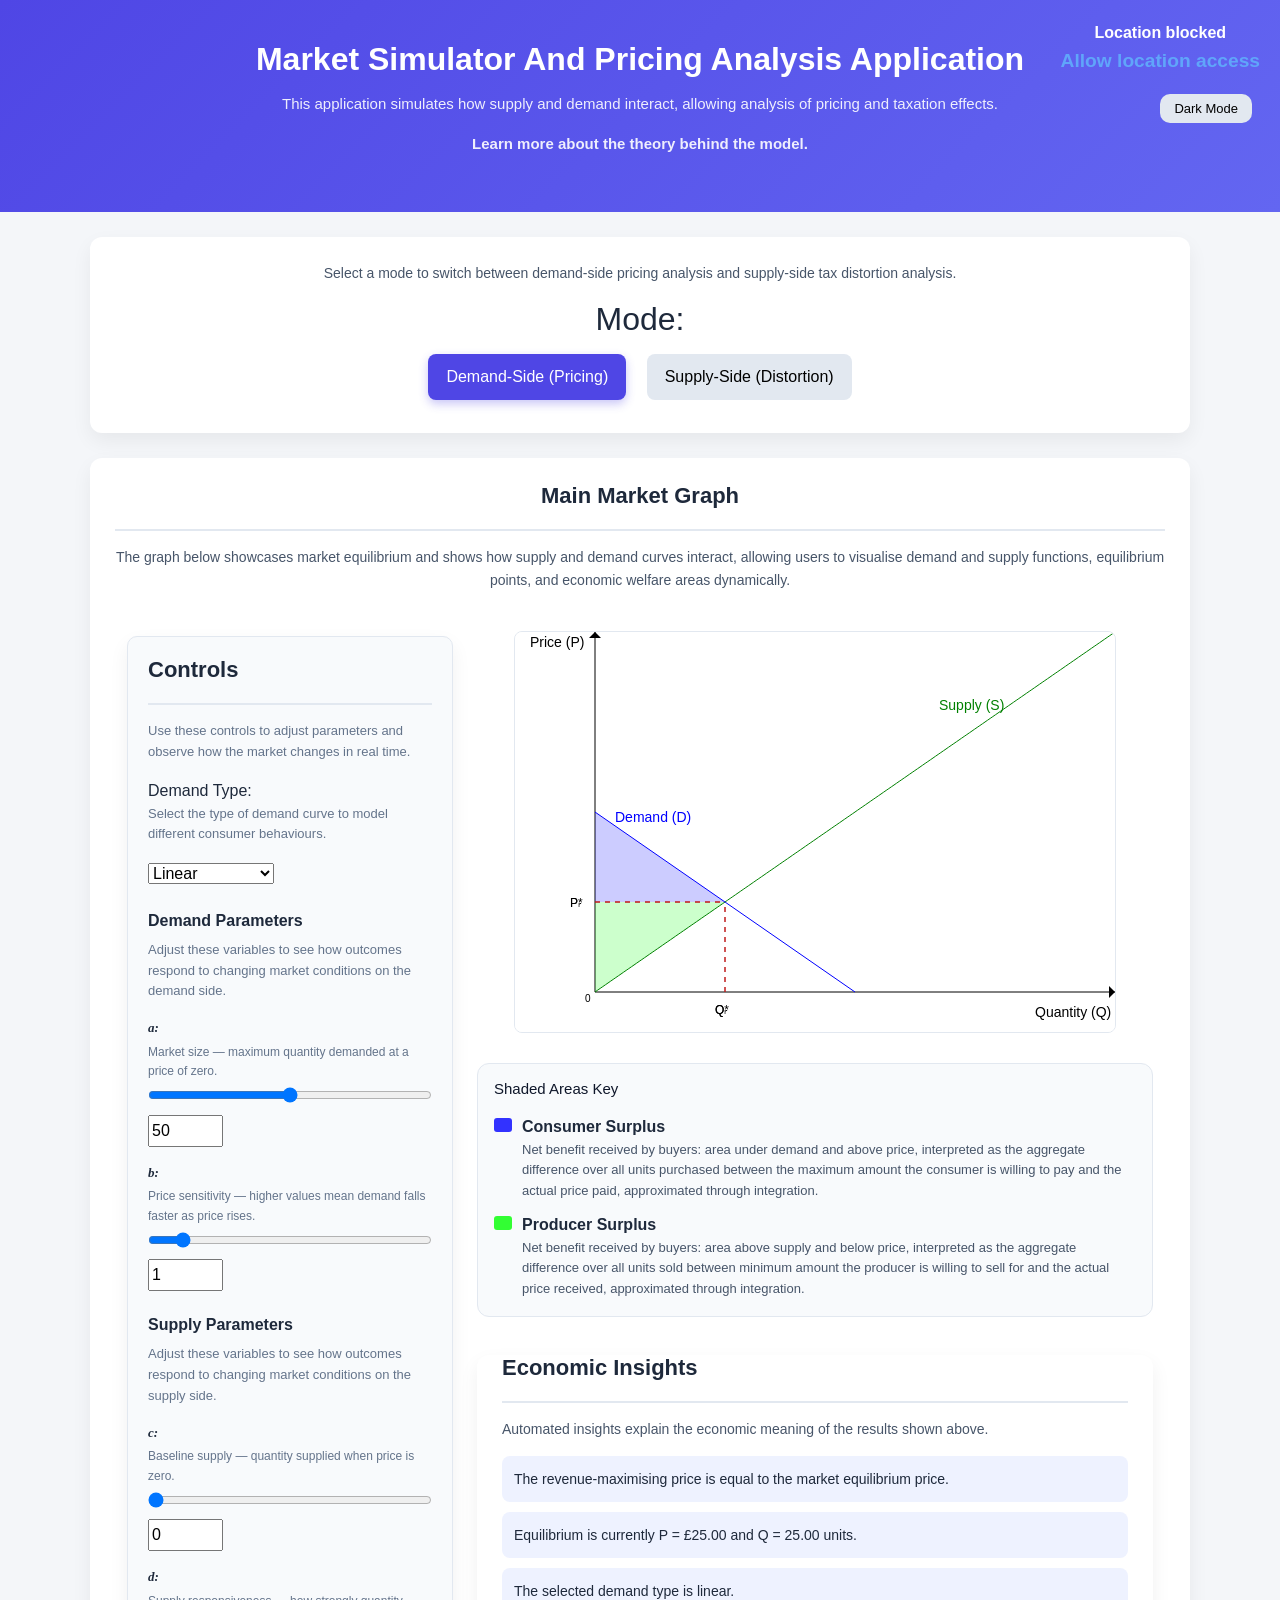
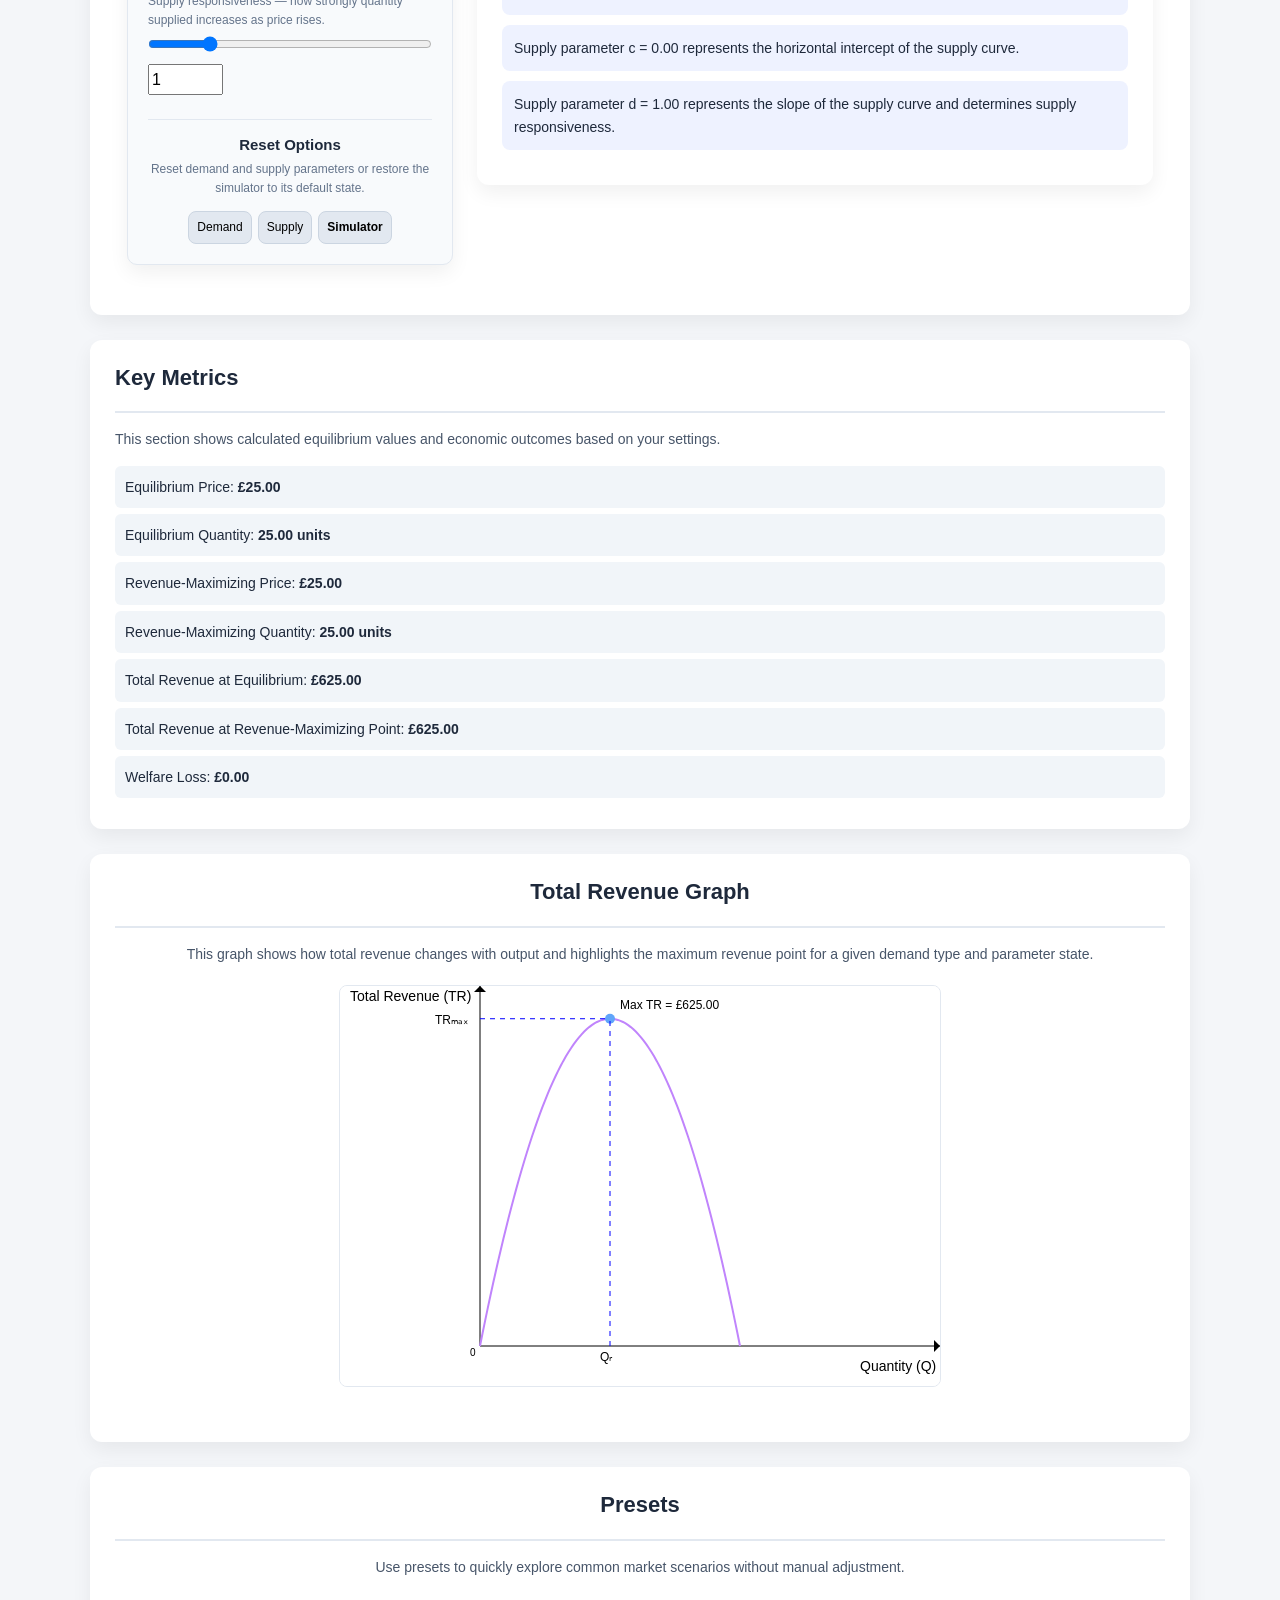
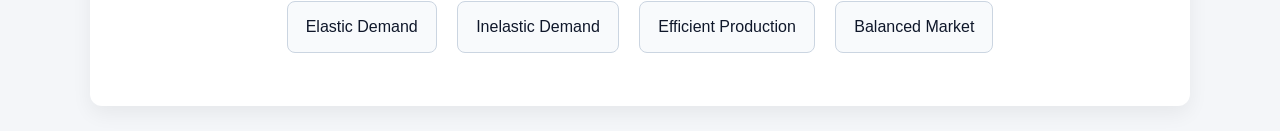
==== commit d8ba2269: "Change Text Content in Reset Button Group" ====
--- a/index.html
+++ b/index.html
@@ -182,7 +182,7 @@
                                     <div class="reset-btn-group">
                                         <button id="resetDemand" class="reset-btn">Demand</button>
                                         <button id="resetSupply" class="reset-btn">Supply</button>
-                                        <button id="resetSimulator" class="reset-btn reset-all">All</button>
+                                        <button id="resetSimulator" class="reset-btn reset-all">Simulator</button>
                                     </div>
                                 </div>
                             </section>
--- a/assets/css/style.css
+++ b/assets/css/style.css
@@ -792,5 +792,4 @@
 
 body.dark-mode .controls-column .controls-panel {
     margin-top: 0;
-}
-
+}
